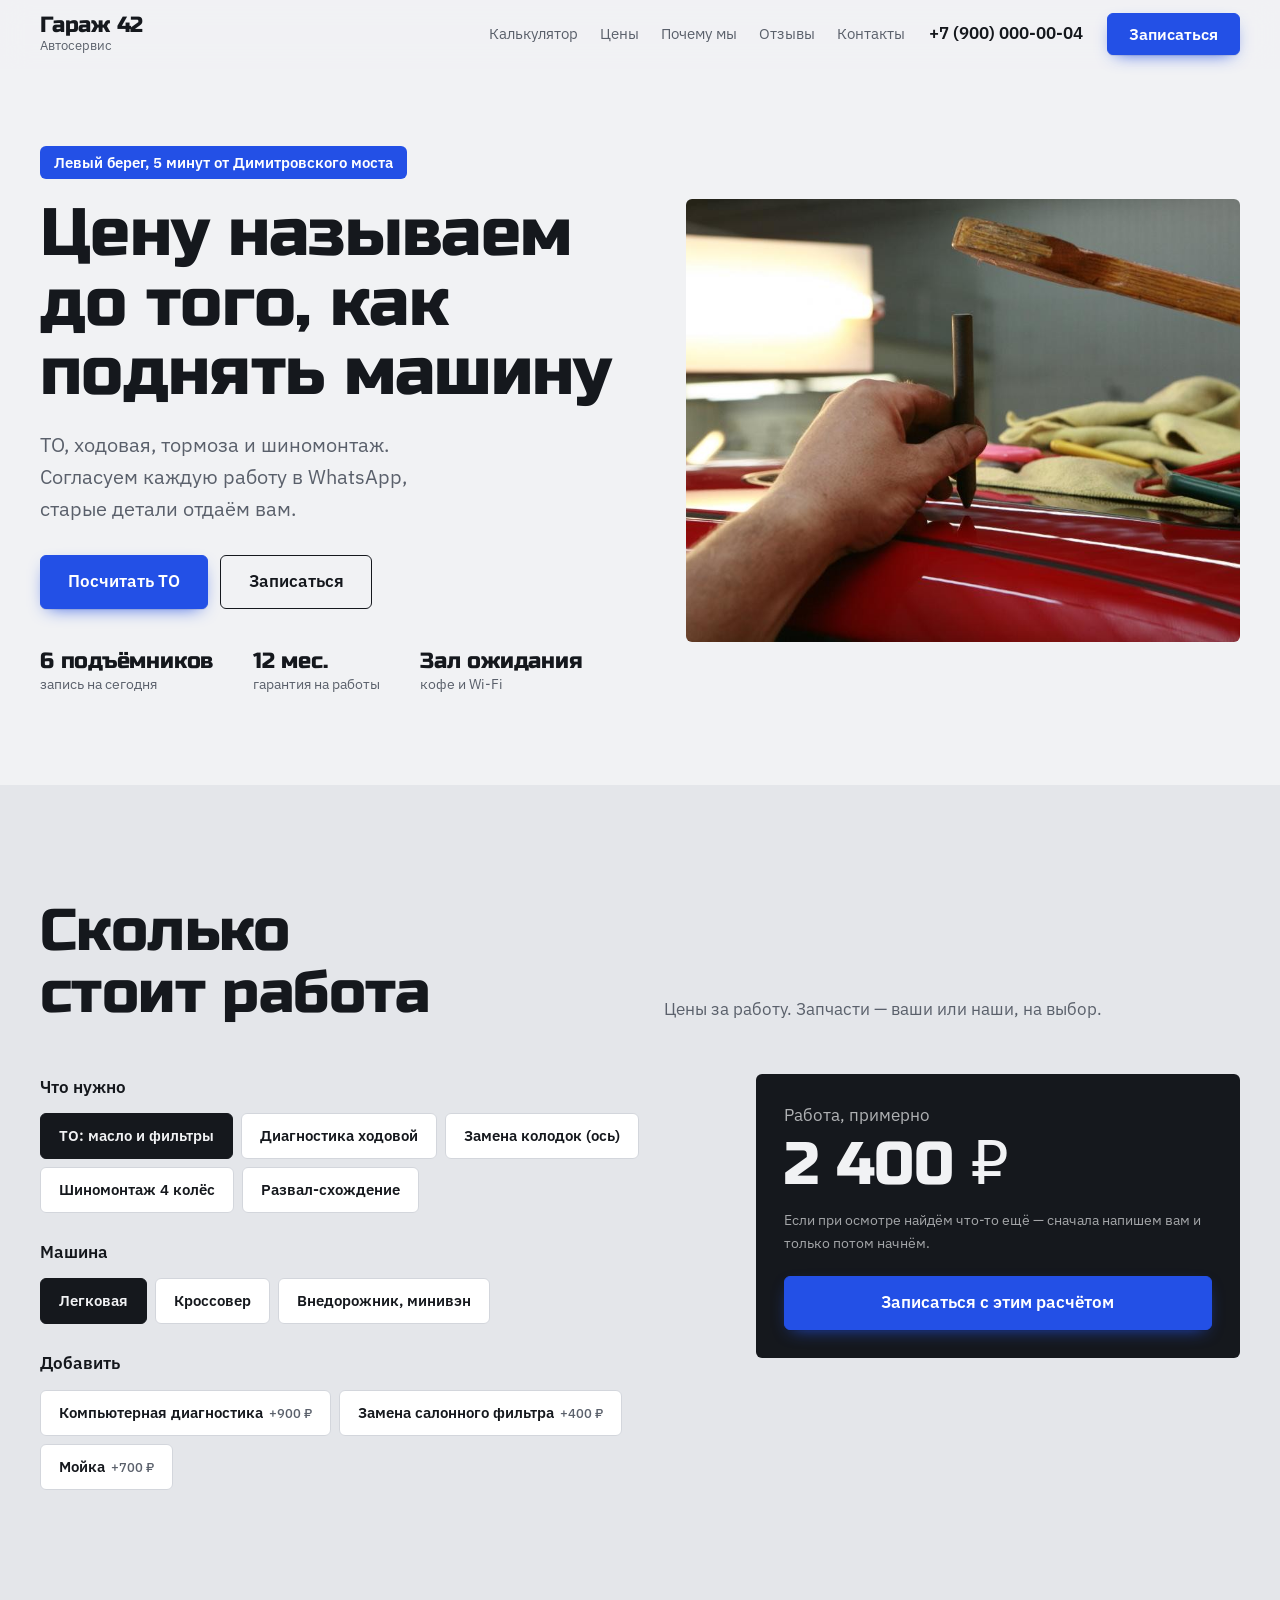
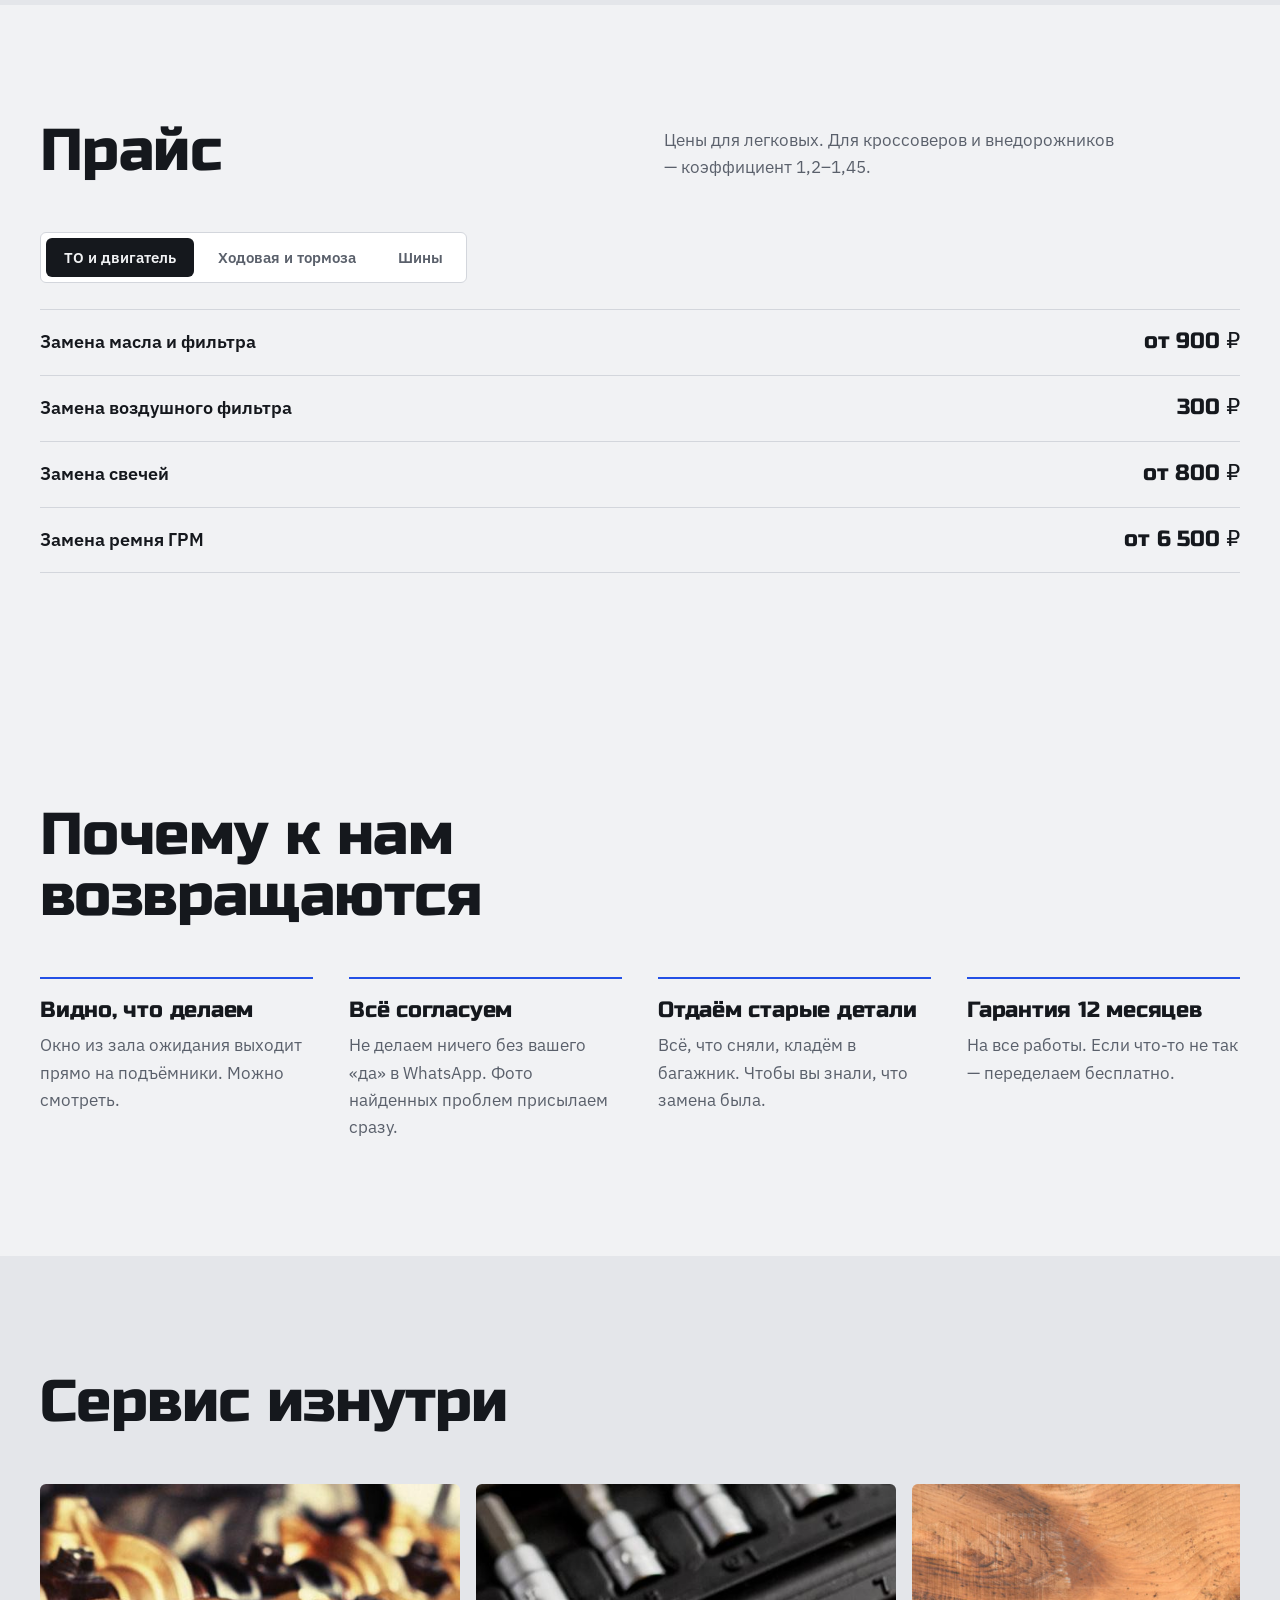
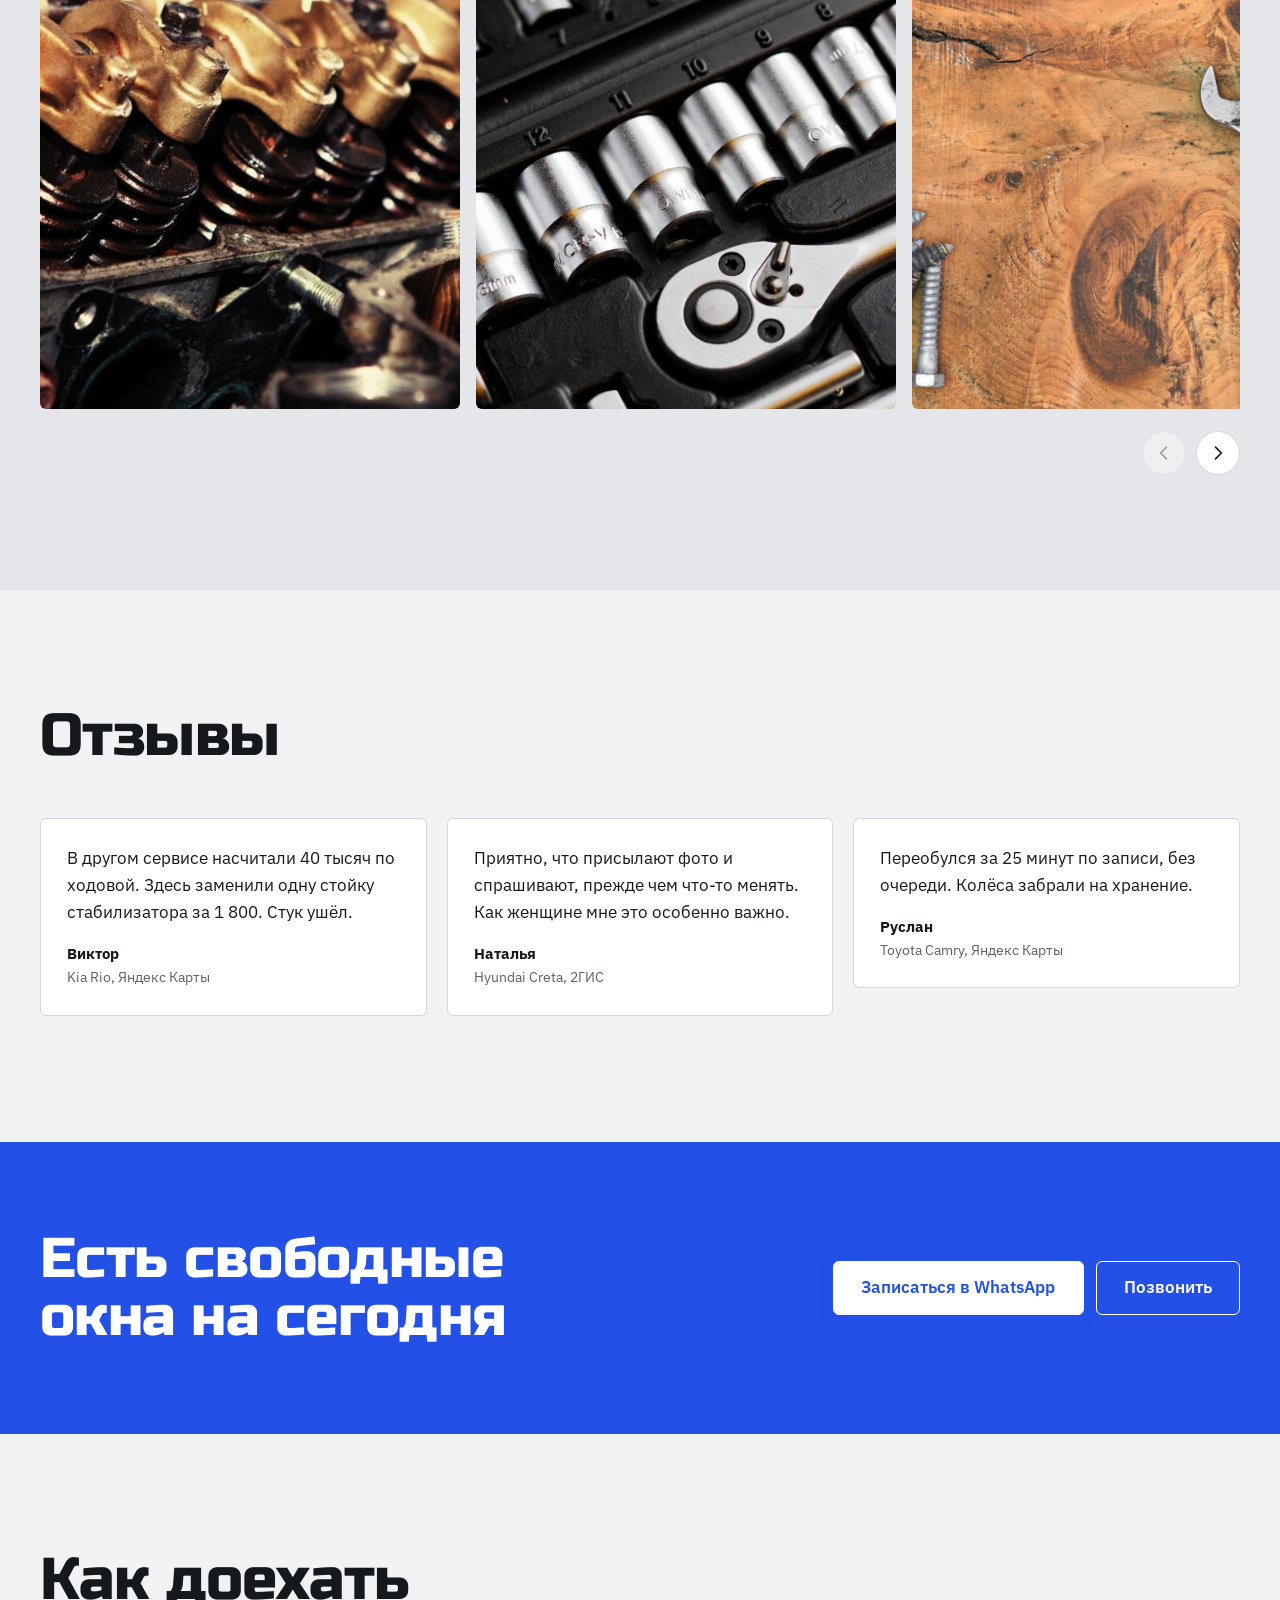
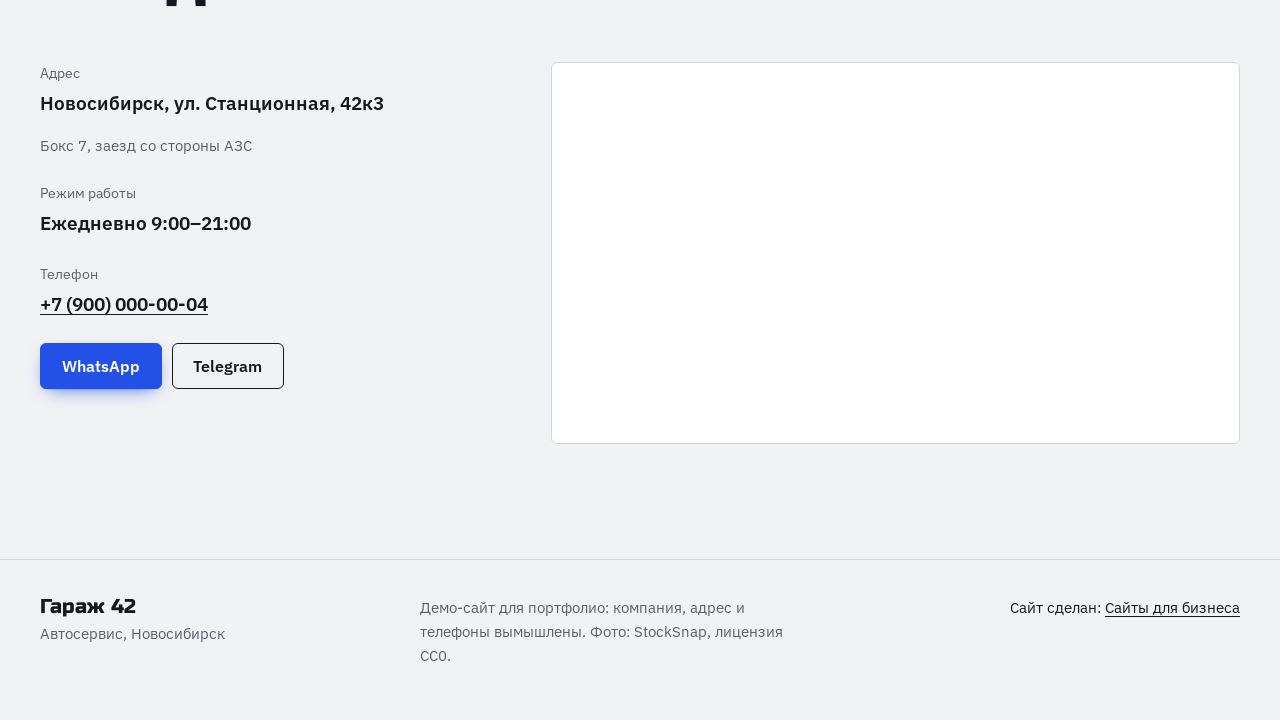
==== auto/index.html @ f9895d40 "Демо-сайты и витрина Co-Authored-By: Claude Opus 5.5 <noreply@anthropic.com>" ====
<!doctype html>
<html lang="ru">
<head>
<meta charset="utf-8">
<meta name="viewport" content="width=device-width, initial-scale=1">
<title>Автосервис «Гараж 42» в Новосибирске — ТО, ходовая, шиномонтаж</title>
<meta name="description" content="ТО, диагностика и ремонт ходовой, шиномонтаж. Цена известна до начала работ, старые запчасти отдаём. Левый берег, ул. Станционная.">
<meta property="og:title" content="Автосервис «Гараж 42» в Новосибирске — ТО, ходовая, шиномонтаж">
<meta property="og:description" content="ТО, диагностика и ремонт ходовой, шиномонтаж. Цена известна до начала работ, старые запчасти отдаём. Левый берег, ул. Станционная.">
<meta property="og:image" content="img/D3AFE4D6F8.jpg">
<meta name="theme-color" content="#F1F2F4">
<link rel="icon" href="data:image/svg+xml,%3Csvg%20xmlns%3D'http%3A%2F%2Fwww.w3.org%2F2000%2Fsvg'%20viewBox%3D'0%200%2064%2064'%3E%3Crect%20width%3D'64'%20height%3D'64'%20rx%3D'14'%20fill%3D'%232350E6'%2F%3E%3Ctext%20x%3D'50%25'%20y%3D'54%25'%20text-anchor%3D'middle'%20dominant-baseline%3D'middle'%20font-family%3D'Arial'%20font-weight%3D'700'%20font-size%3D'34'%20fill%3D'%23FFFFFF'%3E%D0%93%3C%2Ftext%3E%3C%2Fsvg%3E">
<link rel="preconnect" href="https://fonts.googleapis.com">
<link rel="preconnect" href="https://fonts.gstatic.com" crossorigin>
<link rel="stylesheet" href="https://fonts.googleapis.com/css2?family=Russo+One:wght@400&family=IBM+Plex+Sans:wght@400;500;600;700&display=swap">
<link rel="stylesheet" href="base.css">
<style>:root{--bg:#F1F2F4;--surface:#FFFFFF;--surface-2:#E4E6EA;--ink:#15181D;--muted:#5A606B;--accent:#2350E6;--accent-ink:#FFFFFF;--line:#D3D6DC;--band:#2350E6;--band-ink:#FFFFFF;--font-d:"Russo One", system-ui, sans-serif;--font-b:"IBM Plex Sans", system-ui, sans-serif;--d-weight:400;--d-case:none;--d-track:-0.01em;--d-lh:1.04;--radius:6px;--btn-radius:6px;--hero-scrim:linear-gradient(180deg, rgb(0 0 0 / .15), rgb(0 0 0 / .65))}.site--auto .hero__img img{aspect-ratio:5/4} .site--auto .feature{border-top-color:var(--accent)} .site--auto .cta-band .btn--accent{background:#fff;color:var(--accent);--b:#fff}</style>
</head>
<body class="site site--auto">
<a class="skip" href="#main">К содержанию</a>
<header class="topbar" data-topbar>
  <div class="wrap topbar__inner">
    <a class="logo" href="#top"><span class="logo__name">Гараж 42</span><span class="logo__kind">Автосервис</span></a>
    <nav class="topbar__nav" aria-label="Разделы"><a href="#calc">Калькулятор</a><a href="#prices">Цены</a><a href="#why">Почему мы</a><a href="#reviews">Отзывы</a><a href="#contacts">Контакты</a></nav>
    <a class="topbar__phone" href="tel:+79000000004">+7 (900) 000-00-04</a>
    <a class="btn btn--accent topbar__cta" href="https://wa.me/79000000004?text=%D0%97%D0%B4%D1%80%D0%B0%D0%B2%D1%81%D1%82%D0%B2%D1%83%D0%B9%D1%82%D0%B5!%20%D0%A5%D0%BE%D1%87%D1%83%20%D0%B7%D0%B0%D0%BF%D0%B8%D1%81%D0%B0%D1%82%D1%8C%D1%81%D1%8F%20%D0%B2%20%D1%81%D0%B5%D1%80%D0%B2%D0%B8%D1%81." target="_blank" rel="noopener">Записаться</a>
  </div>
</header>
<main id="main">
<section class="hero hero--split" id="top">
  <div class="wrap hero__grid"><div class="hero__text"><p class="hero__kicker" data-in>Левый берег, 5 минут от Димитровского моста</p><h1 class="hero__title" data-in>Цену называем до того, как поднять машину</h1><p class="hero__lead" data-in>ТО, ходовая, тормоза и шиномонтаж. Согласуем каждую работу в WhatsApp, старые детали отдаём вам.</p><div class="hero__cta" data-in><a class="btn btn--accent btn--lg" href="#calc">Посчитать ТО</a><a class="btn btn--ghost btn--lg" href="https://wa.me/79000000004?text=%D0%97%D0%B4%D1%80%D0%B0%D0%B2%D1%81%D1%82%D0%B2%D1%83%D0%B9%D1%82%D0%B5!%20%D0%A5%D0%BE%D1%87%D1%83%20%D0%B7%D0%B0%D0%BF%D0%B8%D1%81%D0%B0%D1%82%D1%8C%D1%81%D1%8F%20%D0%B2%20%D1%81%D0%B5%D1%80%D0%B2%D0%B8%D1%81." target="_blank" rel="noopener">Записаться</a></div><ul class="hero__facts" data-in><li><b>6 подъёмников</b><span>запись на сегодня</span></li><li><b>12 мес.</b><span>гарантия на работы</span></li><li><b>Зал ожидания</b><span>кофе и Wi-Fi</span></li></ul></div><div class="hero__media"><div class="hero__img" data-in><img src="img/D3AFE4D6F8.jpg" alt="Мастер работает с двигателем" width="960" height="640" fetchpriority="high" decoding="async"></div></div></div>
</section>
<section class="sec sec--calc sec--alt" id="calc">
  <div class="wrap"><header class="sec__head"><h2 class="sec__title">Сколько стоит работа</h2><p class="sec__intro">Цены за работу. Запчасти — ваши или наши, на выбор.</p></header><div class="calc" data-calc='{&quot;base&quot;:0,&quot;fields&quot;:[{&quot;id&quot;:&quot;svc&quot;,&quot;type&quot;:&quot;select&quot;,&quot;label&quot;:&quot;Что нужно&quot;,&quot;options&quot;:[{&quot;label&quot;:&quot;ТО: масло и фильтры&quot;,&quot;add&quot;:2400},{&quot;label&quot;:&quot;Диагностика ходовой&quot;,&quot;add&quot;:1200},{&quot;label&quot;:&quot;Замена колодок (ось)&quot;,&quot;add&quot;:1800},{&quot;label&quot;:&quot;Шиномонтаж 4 колёс&quot;,&quot;add&quot;:2600},{&quot;label&quot;:&quot;Развал-схождение&quot;,&quot;add&quot;:2200}]},{&quot;id&quot;:&quot;cls&quot;,&quot;type&quot;:&quot;select&quot;,&quot;label&quot;:&quot;Машина&quot;,&quot;options&quot;:[{&quot;label&quot;:&quot;Легковая&quot;,&quot;mult&quot;:1},{&quot;label&quot;:&quot;Кроссовер&quot;,&quot;mult&quot;:1.2},{&quot;label&quot;:&quot;Внедорожник, минивэн&quot;,&quot;mult&quot;:1.45}]},{&quot;id&quot;:&quot;plus&quot;,&quot;type&quot;:&quot;checks&quot;,&quot;label&quot;:&quot;Добавить&quot;,&quot;options&quot;:[{&quot;label&quot;:&quot;Компьютерная диагностика&quot;,&quot;extra&quot;:900},{&quot;label&quot;:&quot;Замена салонного фильтра&quot;,&quot;extra&quot;:400},{&quot;label&quot;:&quot;Мойка&quot;,&quot;extra&quot;:700}]}],&quot;wa&quot;:&quot;79000000004&quot;,&quot;intro&quot;:&quot;Здравствуйте! Хочу записаться:&quot;}'>
  <div class="calc__form"><fieldset class="calc__field" data-field="svc" data-kind="select"><legend>Что нужно</legend><div class="seg"><label class="seg__opt"><input type="radio" name="calc-svc" value="0" checked><span>ТО: масло и фильтры</span></label><label class="seg__opt"><input type="radio" name="calc-svc" value="1"><span>Диагностика ходовой</span></label><label class="seg__opt"><input type="radio" name="calc-svc" value="2"><span>Замена колодок (ось)</span></label><label class="seg__opt"><input type="radio" name="calc-svc" value="3"><span>Шиномонтаж 4 колёс</span></label><label class="seg__opt"><input type="radio" name="calc-svc" value="4"><span>Развал-схождение</span></label></div></fieldset><fieldset class="calc__field" data-field="cls" data-kind="select"><legend>Машина</legend><div class="seg"><label class="seg__opt"><input type="radio" name="calc-cls" value="0" checked><span>Легковая</span></label><label class="seg__opt"><input type="radio" name="calc-cls" value="1"><span>Кроссовер</span></label><label class="seg__opt"><input type="radio" name="calc-cls" value="2"><span>Внедорожник, минивэн</span></label></div></fieldset><fieldset class="calc__field" data-field="plus" data-kind="checks"><legend>Добавить</legend><div class="chips"><label class="chip"><input type="checkbox" value="0"><span>Компьютерная диагностика <small>+900 ₽</small></span></label><label class="chip"><input type="checkbox" value="1"><span>Замена салонного фильтра <small>+400 ₽</small></span></label><label class="chip"><input type="checkbox" value="2"><span>Мойка <small>+700 ₽</small></span></label></div></fieldset></div>
  <div class="calc__total"><p class="calc__total-label">Работа, примерно</p>
    <p class="calc__sum" aria-live="polite"><span data-sum>0</span>&nbsp;₽</p>
    <p class="calc__note">Если при осмотре найдём что-то ещё — сначала напишем вам и только потом начнём.</p>
    <a class="btn btn--accent btn--lg btn--block" data-calc-send href="#" target="_blank" rel="noopener">Записаться с этим расчётом</a></div>
</div></div>
</section>
<section class="sec sec--services" id="prices">
  <div class="wrap"><header class="sec__head"><h2 class="sec__title">Прайс</h2><p class="sec__intro">Цены для легковых. Для кроссоверов и внедорожников — коэффициент 1,2–1,45.</p></header><div class="tabs" data-tabs><div class="tabs__bar" role="tablist"><button role="tab" class="tabs__tab" aria-selected="true" aria-controls="prices-p0" id="prices-t0">ТО и двигатель</button><button role="tab" class="tabs__tab" aria-selected="false" aria-controls="prices-p1" id="prices-t1">Ходовая и тормоза</button><button role="tab" class="tabs__tab" aria-selected="false" aria-controls="prices-p2" id="prices-t2">Шины</button></div>
      <div role="tabpanel" class="tabs__panel" id="prices-p0" aria-labelledby="prices-t0"><ul class="price"><li class="price__row"><div><span class="price__name">Замена масла и фильтра</span></div><b class="price__val">от 900 ₽</b></li><li class="price__row"><div><span class="price__name">Замена воздушного фильтра</span></div><b class="price__val">300 ₽</b></li><li class="price__row"><div><span class="price__name">Замена свечей</span></div><b class="price__val">от 800 ₽</b></li><li class="price__row"><div><span class="price__name">Замена ремня ГРМ</span></div><b class="price__val">от 6 500 ₽</b></li></ul></div><div role="tabpanel" class="tabs__panel" id="prices-p1" aria-labelledby="prices-t1" hidden><ul class="price"><li class="price__row"><div><span class="price__name">Диагностика подвески</span></div><b class="price__val">1 200 ₽</b></li><li class="price__row"><div><span class="price__name">Замена колодок, ось</span></div><b class="price__val">1 800 ₽</b></li><li class="price__row"><div><span class="price__name">Замена амортизатора</span></div><b class="price__val">от 1 600 ₽</b></li><li class="price__row"><div><span class="price__name">Развал-схождение</span></div><b class="price__val">2 200 ₽</b></li></ul></div><div role="tabpanel" class="tabs__panel" id="prices-p2" aria-labelledby="prices-t2" hidden><ul class="price"><li class="price__row"><div><span class="price__name">Шиномонтаж R13–R16</span><span class="price__note">4 колеса</span></div><b class="price__val">2 600 ₽</b></li><li class="price__row"><div><span class="price__name">Шиномонтаж R17–R20</span><span class="price__note">4 колеса</span></div><b class="price__val">3 400 ₽</b></li><li class="price__row"><div><span class="price__name">Хранение шин</span><span class="price__note">сезон</span></div><b class="price__val">3 000 ₽</b></li></ul></div></div></div>
</section>
<section class="sec sec--features" id="why">
  <div class="wrap"><header class="sec__head"><h2 class="sec__title">Почему к нам возвращаются</h2></header><div class="features features--4"><div class="feature"><h3>Видно, что делаем</h3><p>Окно из зала ожидания выходит прямо на подъёмники. Можно смотреть.</p></div><div class="feature"><h3>Всё согласуем</h3><p>Не делаем ничего без вашего «да» в WhatsApp. Фото найденных проблем присылаем сразу.</p></div><div class="feature"><h3>Отдаём старые детали</h3><p>Всё, что сняли, кладём в багажник. Чтобы вы знали, что замена была.</p></div><div class="feature"><h3>Гарантия 12 месяцев</h3><p>На все работы. Если что-то не так — переделаем бесплатно.</p></div></div></div>
</section>
<section class="sec sec--gallery sec--alt" id="photos">
  <div class="wrap"><header class="sec__head"><h2 class="sec__title">Сервис изнутри</h2></header><div class="gallery" data-gallery>
  <div class="gallery__track" tabindex="0" aria-label="Сервис изнутри"><figure class="gallery__item"><img src="img/739D74EEB8.jpg" alt="Двигатель на ремонте" width="960" height="640" loading="lazy" decoding="async"></figure><figure class="gallery__item"><img src="img/M07SV6AMBD.jpg" alt="Набор головок" width="960" height="640" loading="lazy" decoding="async"></figure><figure class="gallery__item"><img src="img/O8DVPXYOIY.jpg" alt="Ключи" width="960" height="720" loading="lazy" decoding="async"></figure><figure class="gallery__item"><img src="img/RDQ85OYVLO.jpg" alt="Двигатель" width="960" height="640" loading="lazy" decoding="async"></figure><figure class="gallery__item"><img src="img/MUVDMYQQXF.jpg" alt="Протектор шины" width="960" height="640" loading="lazy" decoding="async"></figure><figure class="gallery__item"><img src="img/TFX66XBXTM.jpg" alt="Приборная панель" width="960" height="640" loading="lazy" decoding="async"></figure><figure class="gallery__item"><img src="img/4RHOB6RC3S.jpg" alt="Головки торцевые" width="960" height="640" loading="lazy" decoding="async"></figure></div>
  <div class="gallery__nav"><button class="icon-btn" data-dir="-1" aria-label="Назад"><svg viewBox="0 0 24 24" width="20" height="20" aria-hidden="true"><path d="M15 5l-7 7 7 7" fill="none" stroke="currentColor" stroke-width="2" stroke-linecap="round" stroke-linejoin="round"/></svg></button><button class="icon-btn" data-dir="1" aria-label="Вперёд"><svg viewBox="0 0 24 24" width="20" height="20" aria-hidden="true"><path d="M9 5l7 7-7 7" fill="none" stroke="currentColor" stroke-width="2" stroke-linecap="round" stroke-linejoin="round"/></svg></button></div>
</div></div>
</section>
<section class="sec sec--reviews" id="reviews">
  <div class="wrap"><header class="sec__head"><h2 class="sec__title">Отзывы</h2></header><div class="reviews"><blockquote class="review"><p>В другом сервисе насчитали 40 тысяч по ходовой. Здесь заменили одну стойку стабилизатора за 1 800. Стук ушёл.</p><footer><b>Виктор</b><span>Kia Rio, Яндекс Карты</span></footer></blockquote><blockquote class="review"><p>Приятно, что присылают фото и спрашивают, прежде чем что-то менять. Как женщине мне это особенно важно.</p><footer><b>Наталья</b><span>Hyundai Creta, 2ГИС</span></footer></blockquote><blockquote class="review"><p>Переобулся за 25 минут по записи, без очереди. Колёса забрали на хранение.</p><footer><b>Руслан</b><span>Toyota Camry, Яндекс Карты</span></footer></blockquote></div></div>
</section>
<section class="cta-band" id="book"><div class="wrap cta-band__inner"><div><h2 class="cta-band__title">Есть свободные окна на сегодня</h2></div><div class="cta-band__btns"><a class="btn btn--accent btn--lg" href="https://wa.me/79000000004?text=%D0%97%D0%B4%D1%80%D0%B0%D0%B2%D1%81%D1%82%D0%B2%D1%83%D0%B9%D1%82%D0%B5!%20%D0%A5%D0%BE%D1%87%D1%83%20%D0%B7%D0%B0%D0%BF%D0%B8%D1%81%D0%B0%D1%82%D1%8C%D1%81%D1%8F%20%D0%B2%20%D1%81%D0%B5%D1%80%D0%B2%D0%B8%D1%81." target="_blank" rel="noopener">Записаться в WhatsApp</a><a class="btn btn--ghost btn--lg" href="tel:+79000000004">Позвонить</a></div></div></section>
<section class="sec sec--contacts" id="contacts">
  <div class="wrap"><header class="sec__head"><h2 class="sec__title">Как доехать</h2></header><div class="contacts">
  <div class="contacts__info">
    <div><span class="contacts__k">Адрес</span><p>Новосибирск, ул. Станционная, 42к3</p><p class="muted">Бокс 7, заезд со стороны АЗС</p></div>
    <div><span class="contacts__k">Режим работы</span><p>Ежедневно 9:00–21:00</p></div>
    <div><span class="contacts__k">Телефон</span><p><a class="link" href="tel:+79000000004">+7 (900) 000-00-04</a></p></div>
    <div class="contacts__btns"><a class="btn btn--accent" href="https://wa.me/79000000004?text=%D0%97%D0%B4%D1%80%D0%B0%D0%B2%D1%81%D1%82%D0%B2%D1%83%D0%B9%D1%82%D0%B5!%20%D0%A5%D0%BE%D1%87%D1%83%20%D0%B7%D0%B0%D0%BF%D0%B8%D1%81%D0%B0%D1%82%D1%8C%D1%81%D1%8F%20%D0%B2%20%D1%81%D0%B5%D1%80%D0%B2%D0%B8%D1%81." target="_blank" rel="noopener">WhatsApp</a><a class="btn btn--ghost" href="https://t.me/garage42_demo" target="_blank" rel="noopener">Telegram</a></div>
  </div>
  <div class="contacts__map"><iframe title="Карта: Новосибирск, ул. Станционная, 42к3" src="https://yandex.ru/map-widget/v1/?text=%D0%9D%D0%BE%D0%B2%D0%BE%D1%81%D0%B8%D0%B1%D0%B8%D1%80%D1%81%D0%BA%2C%20%D1%83%D0%BB.%20%D0%A1%D1%82%D0%B0%D0%BD%D1%86%D0%B8%D0%BE%D0%BD%D0%BD%D0%B0%D1%8F%2C%2042%D0%BA3&amp;z=16" loading="lazy"></iframe></div>
</div></div>
</section>
</main>
<footer class="footer">
  <div class="wrap footer__inner">
    <div><p class="footer__name">Гараж 42</p><p class="muted">Автосервис, Новосибирск</p></div>
    <p class="footer__demo">Демо-сайт для портфолио: компания, адрес и телефоны вымышлены. Фото: StockSnap, лицензия CC0.</p>
    <p class="footer__made">Сайт сделан: <a class="link" href="https://t.me/imya_Vadim_zanyato" target="_blank" rel="noopener">Сайты для бизнеса</a></p>
  </div>
</footer>
<nav class="dock" aria-label="Быстрая связь">
  <a class="dock__btn" href="tel:+79000000004"><svg viewBox="0 0 24 24" width="20" height="20" aria-hidden="true"><path d="M5 4h4l2 5-2.5 1.5a11 11 0 005 5L15 13l5 2v4a2 2 0 01-2 2A16 16 0 013 6a2 2 0 012-2" fill="none" stroke="currentColor" stroke-width="2" stroke-linejoin="round"/></svg><span>Позвонить</span></a>
  <a class="dock__btn dock__btn--accent" href="https://wa.me/79000000004?text=%D0%97%D0%B4%D1%80%D0%B0%D0%B2%D1%81%D1%82%D0%B2%D1%83%D0%B9%D1%82%D0%B5!%20%D0%A5%D0%BE%D1%87%D1%83%20%D0%B7%D0%B0%D0%BF%D0%B8%D1%81%D0%B0%D1%82%D1%8C%D1%81%D1%8F%20%D0%B2%20%D1%81%D0%B5%D1%80%D0%B2%D0%B8%D1%81." target="_blank" rel="noopener"><svg viewBox="0 0 24 24" width="20" height="20" aria-hidden="true"><path d="M4 5h16v11H9l-5 4z" fill="none" stroke="currentColor" stroke-width="2" stroke-linejoin="round"/></svg><span>Записаться</span></a>
</nav>
<script src="app.js" defer></script>
</body>
</html>
---- auto/base.css ----
/* Базовый шаблон. Цвета, шрифты и скругления приходят из site.json через CSS-переменные. */
:root { interpolate-size: allow-keywords; --gutter: clamp(16px, 4vw, 40px); --ease: cubic-bezier(.2, .8, .2, 1); --top-h: 68px; }
*, *::before, *::after { box-sizing: border-box; }
html { scroll-behavior: smooth; scroll-padding-top: calc(var(--top-h) + 12px); -webkit-text-size-adjust: 100%; }
body { margin: 0; background: var(--bg); color: var(--ink); font: 400 17px/1.6 var(--font-b); -webkit-font-smoothing: antialiased; text-rendering: optimizeLegibility; }
img { display: block; max-width: 100%; height: auto; }
a { color: inherit; }
h1, h2, h3 { margin: 0; font-family: var(--font-d); font-weight: var(--d-weight); text-transform: var(--d-case); letter-spacing: var(--d-track); line-height: var(--d-lh); text-wrap: balance; }
p { margin: 0 0 .8em; } p:last-child { margin-bottom: 0; }
.wrap { width: min(1200px, 100% - 2 * var(--gutter)); margin-inline: auto; }
.muted { color: var(--muted); }
.link { text-decoration-thickness: 1px; text-underline-offset: 3px; }
.link:hover { color: var(--accent); }
:focus-visible { outline: 3px solid var(--accent); outline-offset: 3px; border-radius: 4px; }
.skip { position: absolute; left: -999px; top: 8px; z-index: 100; background: var(--ink); color: var(--bg); padding: 8px 14px; }
.skip:focus { left: 8px; }

/* ---------- кнопки: «тактильность» — нажатие, тень, реакция на палец ---------- */
.btn { --b: var(--ink); display: inline-flex; align-items: center; justify-content: center; gap: .5em; min-height: 46px; padding: 0 1.3em; border-radius: var(--btn-radius);
  font: 600 16px/1 var(--font-b); text-decoration: none; border: 1.5px solid var(--b); color: var(--ink); background: transparent; cursor: pointer; user-select: none;
  transition: transform .18s var(--ease), box-shadow .18s var(--ease), background-color .18s, color .18s; -webkit-tap-highlight-color: transparent; }
.btn--accent { --b: var(--accent); background: var(--accent); color: var(--accent-ink); box-shadow: 0 1px 0 rgb(0 0 0 / .08), 0 6px 18px -8px var(--accent); }
.btn--ghost { --b: currentColor; }
.btn--lg { min-height: 54px; padding: 0 1.6em; font-size: 17px; }
.btn--block { width: 100%; }
@media (hover: hover) { .btn:hover { transform: translateY(-2px); box-shadow: 0 10px 24px -12px var(--accent); } .btn--ghost:hover { background: color-mix(in srgb, currentColor 8%, transparent); box-shadow: none; } }
.btn:active { transform: translateY(0) scale(.97); transition-duration: .06s; }
.icon-btn { display: inline-grid; place-items: center; width: 44px; height: 44px; border-radius: 50%; border: 1.5px solid var(--line); background: var(--surface); color: var(--ink); cursor: pointer;
  transition: transform .15s var(--ease), border-color .15s, background-color .15s; -webkit-tap-highlight-color: transparent; }
@media (hover: hover) { .icon-btn:hover { border-color: var(--ink); } }
.icon-btn:active { transform: scale(.9); }
.icon-btn:disabled { opacity: .35; cursor: default; transform: none; }

/* ---------- шапка ---------- */
.topbar { position: sticky; top: 0; z-index: 50; background: color-mix(in srgb, var(--bg) 86%, transparent); backdrop-filter: saturate(1.4) blur(14px); -webkit-backdrop-filter: saturate(1.4) blur(14px); border-bottom: 1px solid transparent; transition: border-color .2s, background-color .2s; }
.topbar.is-scrolled { border-bottom-color: var(--line); }
.topbar__inner { display: flex; align-items: center; gap: 24px; height: var(--top-h); }
.logo { display: flex; flex-direction: column; text-decoration: none; line-height: 1.1; margin-right: auto; }
.logo__name { font: var(--d-weight) 22px/1 var(--font-d); text-transform: var(--d-case); letter-spacing: var(--d-track); }
.logo__kind { font-size: 13px; color: var(--muted); margin-top: 3px; }
.topbar__nav { display: flex; gap: 22px; }
.topbar__nav a { text-decoration: none; font-size: 15px; color: var(--muted); transition: color .15s; }
.topbar__nav a:hover { color: var(--ink); }
.topbar__phone { text-decoration: none; font-weight: 600; white-space: nowrap; }
.topbar__cta { min-height: 42px; }
@media (max-width: 1020px) { .topbar__nav { display: none; } }
@media (max-width: 760px) { .topbar__phone, .topbar__cta { display: none; } :root { --top-h: 58px; } }

/* ---------- первый экран ---------- */
.hero { position: relative; }
.hero__kicker { display: inline-block; font-size: 15px; font-weight: 600; line-height: 1.3; color: var(--accent-ink); background: var(--accent); padding: 7px 14px; border-radius: var(--btn-radius); margin-bottom: 20px; }
.hero__title { font-size: clamp(40px, 7vw, 92px); }
.hero__lead { font-size: clamp(17px, 1.6vw, 20px); max-width: 36ch; margin: 22px 0 30px; color: var(--muted); }
.hero__cta { display: flex; flex-wrap: wrap; gap: 12px; }
.hero__facts { list-style: none; padding: 0; margin: 40px 0 0; display: flex; flex-wrap: wrap; gap: 14px 40px; }
.hero__facts li { display: flex; flex-direction: column; }
.hero__facts b { font: var(--d-weight) 22px/1.1 var(--font-d); letter-spacing: var(--d-track); }
.hero__facts span { font-size: 14px; color: var(--muted); }

.hero--photo { min-height: min(92svh, 860px); display: flex; align-items: flex-end; color: #fff; isolation: isolate; }
.hero--photo .hero__bg { position: absolute; inset: 0; z-index: -1; overflow: hidden; }
.hero--photo .hero__bg img { width: 100%; height: 100%; object-fit: cover; animation: hero-zoom 1.6s var(--ease) both; }
.hero--photo .hero__bg::after { content: ""; position: absolute; inset: 0; background: var(--hero-scrim); }
.hero--photo .hero__inner { padding-block: 120px clamp(40px, 7vw, 80px); }
.hero--photo .hero__lead, .hero--photo .hero__facts span { color: rgb(255 255 255 / .82); }
.hero--photo .btn--ghost { color: #fff; }
.site .topbar:has(+ main .hero--photo) { position: fixed; inset-inline: 0; }
.site .topbar:has(+ main .hero--photo):not(.is-scrolled) { background: transparent; backdrop-filter: none; -webkit-backdrop-filter: none; color: #fff; }
.site .topbar:has(+ main .hero--photo):not(.is-scrolled) .logo__kind, .site .topbar:has(+ main .hero--photo):not(.is-scrolled) .topbar__nav a { color: rgb(255 255 255 / .8); }

.hero--split .hero__grid, .hero--type .hero__grid { display: grid; grid-template-columns: 1.05fr 1fr; gap: clamp(28px, 5vw, 72px); align-items: center; padding-block: clamp(32px, 6vw, 80px) clamp(48px, 7vw, 96px); }
.hero__img img { width: 100%; aspect-ratio: 4 / 5; object-fit: cover; border-radius: var(--radius); }
.hero--type .hero__grid { grid-template-columns: 1.3fr 1fr; }
.hero--split .hero__title { font-size: clamp(38px, 5.2vw, 70px); }
.hero--type .hero__title { font-size: clamp(44px, 7.4vw, 104px); }
.hero__card { background: var(--surface); border-radius: var(--radius); overflow: hidden; box-shadow: 0 30px 60px -36px rgb(0 0 0 / .35); transform: rotate(1.2deg); }
.hero__card-img img { width: 100%; aspect-ratio: 16 / 10; object-fit: cover; }
.hero__card-body { padding: 22px 24px 24px; }
.hero__card-title { font: var(--d-weight) 22px/1.1 var(--font-d); margin-bottom: 12px; }
.hero__card ul { list-style: none; padding: 0; margin: 0; }
.hero__card li { display: flex; justify-content: space-between; gap: 12px; padding: 9px 0; border-top: 1px dashed var(--line); }
.hero__card li b { white-space: nowrap; }
@media (max-width: 860px) {
  .hero--split .hero__grid, .hero--type .hero__grid { grid-template-columns: 1fr; }
  .hero__img img { aspect-ratio: 4 / 3; }
  .hero__card { transform: none; }
}

/* одна «оркестрованная» анимация — появление первого экрана */
[data-in] { animation: rise .9s var(--ease) both; }
.hero [data-in]:nth-child(1) { animation-delay: .05s; } .hero [data-in]:nth-child(2) { animation-delay: .15s; } .hero [data-in]:nth-child(3) { animation-delay: .25s; }
.hero [data-in]:nth-child(4) { animation-delay: .35s; } .hero [data-in]:nth-child(5) { animation-delay: .45s; } .hero__media [data-in] { animation-delay: .3s; }
@keyframes rise { from { opacity: 0; transform: translateY(18px); } }
@keyframes hero-zoom { from { transform: scale(1.08); } }

/* ---------- секции ---------- */
.sec { padding-block: clamp(56px, 9vw, 120px); }
.sec--alt { background: var(--surface-2); }
.sec--dark { background: var(--band); color: var(--band-ink); --ink: var(--band-ink); --muted: color-mix(in srgb, var(--band-ink) 70%, transparent); --line: color-mix(in srgb, var(--band-ink) 18%, transparent); --surface: color-mix(in srgb, var(--band-ink) 7%, var(--band)); }
.sec__head { display: grid; grid-template-columns: 1fr 1fr; gap: 16px 48px; align-items: end; margin-bottom: clamp(28px, 4vw, 52px); }
.sec__title { font-size: clamp(32px, 4.6vw, 60px); }
.sec__intro { color: var(--muted); max-width: 46ch; margin: 0; }
@media (max-width: 760px) { .sec__head { grid-template-columns: 1fr; } }
.footnote { margin-top: 20px; font-size: 14px; color: var(--muted); }

/* прайс */
.price { list-style: none; margin: 0; padding: 0; }
.price__row { display: flex; align-items: baseline; justify-content: space-between; gap: 20px; padding: 18px 0; border-bottom: 1px solid var(--line); }
.price__row:first-child { border-top: 1px solid var(--line); }
.price__name { font-size: 18px; font-weight: 600; display: block; }
.price__note { font-size: 14px; color: var(--muted); }
.price__val { font: var(--d-weight) 22px/1.1 var(--font-d); letter-spacing: var(--d-track); white-space: nowrap; }

/* вкладки */
.tabs__bar { display: inline-flex; flex-wrap: wrap; gap: 6px; padding: 5px; margin-bottom: 26px; background: var(--surface); border: 1px solid var(--line); border-radius: var(--btn-radius); }
.tabs__tab { border: 0; background: transparent; color: var(--muted); font: 600 15px/1 var(--font-b); padding: 12px 18px; border-radius: var(--btn-radius); cursor: pointer; transition: background-color .2s, color .2s, transform .12s; }
.tabs__tab[aria-selected="true"] { background: var(--ink); color: var(--bg); }
.tabs__tab:active { transform: scale(.96); }
.tabs__panel:not([hidden]) { animation: rise .45s var(--ease) both; }

/* преимущества */
.features { display: grid; grid-template-columns: repeat(auto-fit, minmax(230px, 1fr)); gap: 28px 36px; }
.feature { padding-top: 20px; border-top: 2px solid var(--ink); }
.feature h3 { font-size: 22px; margin-bottom: 10px; }
.feature p { color: var(--muted); }

/* о нас */
.about { display: grid; grid-template-columns: 1fr 1.1fr; gap: clamp(28px, 5vw, 72px); align-items: center; }
.about__img img { width: 100%; aspect-ratio: 4 / 5; object-fit: cover; border-radius: var(--radius); }
.about__text .sec__title { margin-bottom: 24px; }
.about__text p { max-width: 52ch; }
.about__facts { list-style: none; padding: 0; margin: 32px 0 0; display: grid; grid-template-columns: repeat(3, 1fr); gap: 16px; }
.about__facts b { display: block; font: var(--d-weight) clamp(28px, 3.4vw, 40px)/1 var(--font-d); letter-spacing: var(--d-track); color: var(--accent); }
.about__facts span { font-size: 14px; color: var(--muted); }
@media (max-width: 860px) { .about { grid-template-columns: 1fr; } .about__img img { aspect-ratio: 4 / 3; } }

/* галерея: свайп пальцем, перетаскивание мышью, кнопки */
.gallery__track { display: grid; grid-auto-flow: column; grid-auto-columns: clamp(240px, 34vw, 420px); gap: 16px; overflow-x: auto; scroll-snap-type: x mandatory; scrollbar-width: none; padding-bottom: 4px; cursor: grab; overscroll-behavior-x: contain; }
.gallery__track::-webkit-scrollbar { display: none; }
.gallery__track.is-drag { cursor: grabbing; scroll-snap-type: none; }
.gallery__track.is-drag img { pointer-events: none; }
.gallery__item { margin: 0; scroll-snap-align: start; }
.gallery__item img { width: 100%; aspect-ratio: 4 / 5; object-fit: cover; border-radius: var(--radius); user-select: none; -webkit-user-drag: none; }
.gallery__item figcaption { font-size: 14px; color: var(--muted); margin-top: 10px; }
.gallery__nav { display: flex; gap: 10px; justify-content: flex-end; margin-top: 18px; }

/* до/после */
.ba { position: relative; overflow: hidden; border-radius: var(--radius); aspect-ratio: 3 / 2; user-select: none; touch-action: pan-y; background: var(--surface); }
.ba img { position: absolute; inset: 0; width: 100%; height: 100%; object-fit: cover; }
.ba__before { position: absolute; inset: 0; clip-path: inset(0 calc(100% - var(--pos)) 0 0); }
.ba__handle { position: absolute; top: 0; bottom: 0; left: var(--pos); width: 2px; background: #fff; transform: translateX(-1px); pointer-events: none; }
.ba__handle svg { position: absolute; top: 50%; left: 50%; width: 48px; height: 48px; padding: 12px; margin: -24px 0 0 -24px; border-radius: 50%; background: #fff; color: #111; box-shadow: 0 6px 20px rgb(0 0 0 / .3); transition: transform .15s var(--ease); }
.ba:active .ba__handle svg { transform: scale(.9); }
.ba__range { position: absolute; inset: 0; width: 100%; height: 100%; margin: 0; opacity: 0; cursor: ew-resize; }
.ba__range:focus-visible ~ .ba__handle svg, .ba:has(.ba__range:focus-visible) .ba__handle svg { outline: 3px solid var(--accent); outline-offset: 2px; }
.ba__tag { position: absolute; top: 14px; padding: 6px 12px; border-radius: 999px; background: rgb(0 0 0 / .55); color: #fff; font-size: 13px; font-weight: 600; pointer-events: none; backdrop-filter: blur(6px); }
.ba__tag--l { left: 14px; } .ba__tag--r { right: 14px; }
.ba-wrap { display: grid; grid-template-columns: 1.6fr 1fr; gap: clamp(24px, 4vw, 56px); align-items: center; }
.ba-wrap__text { color: var(--muted); font-size: 18px; }
@media (max-width: 860px) { .ba-wrap { grid-template-columns: 1fr; } }
.hero__media .ba { aspect-ratio: 4 / 5; }
@media (max-width: 860px) { .hero__media .ba { aspect-ratio: 4 / 3; } }

/* калькулятор */
.calc { display: grid; grid-template-columns: 1.4fr 1fr; gap: clamp(20px, 3vw, 40px); align-items: start; }
.calc__form { display: grid; gap: 26px; }
.calc__field { border: 0; padding: 0; margin: 0; min-width: 0; }
.calc__field legend, .calc__label { display: block; font-weight: 600; margin-bottom: 12px; padding: 0; }
.seg { display: flex; flex-wrap: wrap; gap: 8px; }
.seg__opt, .chip { position: relative; }
.seg__opt input, .chip input { position: absolute; opacity: 0; inset: 0; margin: 0; cursor: pointer; }
.seg__opt span, .chip span { display: inline-flex; align-items: center; gap: 6px; min-height: 46px; padding: 0 18px; border-radius: var(--btn-radius); border: 1.5px solid var(--line); background: var(--surface); font-weight: 600; font-size: 15px; transition: background-color .15s, border-color .15s, color .15s, transform .12s; }
.chip small { font-weight: 500; color: var(--muted); }
.seg__opt input:checked + span, .chip input:checked + span { background: var(--ink); border-color: var(--ink); color: var(--bg); }
.chip input:checked + span small { color: inherit; opacity: .7; }
.seg__opt input:focus-visible + span, .chip input:focus-visible + span { outline: 3px solid var(--accent); outline-offset: 2px; }
.seg__opt:active span, .chip:active span { transform: scale(.96); }
@media (hover: hover) { .seg__opt:hover span, .chip:hover span { border-color: var(--ink); } }
.chips { display: flex; flex-wrap: wrap; gap: 8px; }
.stepper { display: inline-flex; align-items: center; gap: 14px; }
.stepper output { min-width: 2ch; text-align: center; font: var(--d-weight) 28px/1 var(--font-d); }
.calc__total { position: sticky; top: calc(var(--top-h) + 16px); background: var(--ink); color: var(--bg); border-radius: var(--radius); padding: 28px; }
.calc__total-label { color: color-mix(in srgb, var(--bg) 70%, transparent); margin-bottom: 6px; }
.calc__sum { font: var(--d-weight) clamp(40px, 5vw, 60px)/1 var(--font-d); letter-spacing: var(--d-track); margin-bottom: 14px; font-variant-numeric: tabular-nums; }
.calc__sum.is-bump { animation: bump .35s var(--ease); }
@keyframes bump { 40% { transform: scale(1.04); } }
.calc__note { font-size: 14px; color: color-mix(in srgb, var(--bg) 65%, transparent); margin-bottom: 22px; }
@media (max-width: 860px) { .calc { grid-template-columns: 1fr; } .calc__total { position: static; } }

/* шаги */
.steps { list-style: none; counter-reset: s; margin: 0; padding: 0; display: grid; grid-template-columns: repeat(auto-fit, minmax(220px, 1fr)); gap: 32px; }
.step { counter-increment: s; }
.step::before { content: counter(s); display: grid; place-items: center; width: 48px; height: 48px; border-radius: 50%; background: var(--accent); color: var(--accent-ink); font: var(--d-weight) 20px/1 var(--font-d); margin-bottom: 18px; }
.step h3 { font-size: 21px; margin-bottom: 8px; }
.step p { color: var(--muted); }

/* отзывы */
.reviews { columns: 3 300px; column-gap: 20px; }
.review { break-inside: avoid; margin: 0 0 20px; padding: 26px; background: var(--surface); border-radius: var(--radius); border: 1px solid var(--line); }
.review p { font-size: 17px; }
.review footer { margin-top: 16px; display: flex; flex-direction: column; font-size: 15px; }
.review footer span { color: var(--muted); font-size: 14px; }

/* вопросы */
.faq { max-width: 860px; }
.faq__item { border-bottom: 1px solid var(--line); }
.faq__item:first-child { border-top: 1px solid var(--line); }
.faq__item summary { list-style: none; display: flex; justify-content: space-between; align-items: center; gap: 20px; padding: 22px 0; font-weight: 600; font-size: 18px; cursor: pointer; }
.faq__item summary::-webkit-details-marker { display: none; }
.faq__icon { flex: none; display: grid; place-items: center; width: 36px; height: 36px; border-radius: 50%; border: 1.5px solid var(--line); transition: transform .3s var(--ease), background-color .2s; }
.faq__item[open] .faq__icon { transform: rotate(45deg); background: var(--ink); color: var(--bg); border-color: var(--ink); }
.faq__item::details-content { block-size: 0; overflow: hidden; transition: block-size .35s var(--ease), content-visibility .35s allow-discrete; }
.faq__item[open]::details-content { block-size: auto; }
.faq__a { padding: 0 56px 22px 0; color: var(--muted); }

/* призыв */
.cta-band { background: var(--band); color: var(--band-ink); padding-block: clamp(48px, 7vw, 88px); }
.cta-band__inner { display: flex; flex-wrap: wrap; align-items: center; justify-content: space-between; gap: 28px; }
.cta-band__title { font-size: clamp(30px, 4.4vw, 56px); max-width: 18ch; }
.cta-band p { color: color-mix(in srgb, var(--band-ink) 72%, transparent); margin-top: 12px; max-width: 46ch; }
.cta-band__btns { display: flex; flex-wrap: wrap; gap: 12px; }
.cta-band .btn--ghost { color: var(--band-ink); }

/* контакты */
.contacts { display: grid; grid-template-columns: 1fr 1.5fr; gap: clamp(24px, 4vw, 56px); }
.contacts__info { display: grid; gap: 24px; align-content: start; }
.contacts__k { display: block; font-size: 14px; color: var(--muted); margin-bottom: 4px; }
.contacts__info p { font-size: 19px; font-weight: 600; }
.contacts__info p.muted { font-size: 15px; font-weight: 400; }
.contacts__btns { display: flex; flex-wrap: wrap; gap: 10px; }
.contacts__map { min-height: 380px; border-radius: var(--radius); overflow: hidden; background: var(--surface); border: 1px solid var(--line); }
.contacts__map iframe { width: 100%; height: 100%; min-height: 380px; border: 0; display: block; }
.contacts__map--none { display: grid; align-content: center; padding: 32px; font-size: 18px; color: var(--muted); }
@media (max-width: 860px) { .contacts { grid-template-columns: 1fr; } }

/* подвал */
.footer { border-top: 1px solid var(--line); padding-block: 36px 40px; font-size: 15px; }
.footer__inner { display: flex; flex-wrap: wrap; justify-content: space-between; gap: 16px 40px; }
.footer__name { font: var(--d-weight) 20px/1.1 var(--font-d); text-transform: var(--d-case); margin-bottom: 4px; }
.footer__demo { color: var(--muted); max-width: 44ch; }

/* нижняя панель на телефоне */
.dock { display: none; }
@media (max-width: 760px) {
  .dock { display: grid; grid-template-columns: 1fr 1.4fr; gap: 8px; position: fixed; z-index: 60; left: 10px; right: 10px; bottom: max(10px, env(safe-area-inset-bottom)); padding: 6px; border-radius: 18px;
    background: color-mix(in srgb, var(--bg) 88%, transparent); backdrop-filter: blur(14px); -webkit-backdrop-filter: blur(14px); box-shadow: 0 10px 30px -10px rgb(0 0 0 / .35); border: 1px solid var(--line);
    transform: translateY(140%); transition: transform .35s var(--ease); }
  .dock.is-on { transform: none; }
  .dock__btn { display: flex; align-items: center; justify-content: center; gap: 8px; min-height: 50px; border-radius: 13px; text-decoration: none; font-weight: 700; font-size: 16px; color: var(--ink); background: var(--surface); transition: transform .12s; -webkit-tap-highlight-color: transparent; }
  .dock__btn--accent { background: var(--accent); color: var(--accent-ink); }
  .dock__btn:active { transform: scale(.96); }
  .footer { padding-bottom: 110px; }
}

@media (prefers-reduced-motion: reduce) {
  *, *::before, *::after { animation-duration: .01ms !important; animation-delay: 0s !important; transition-duration: .01ms !important; scroll-behavior: auto !important; }
}
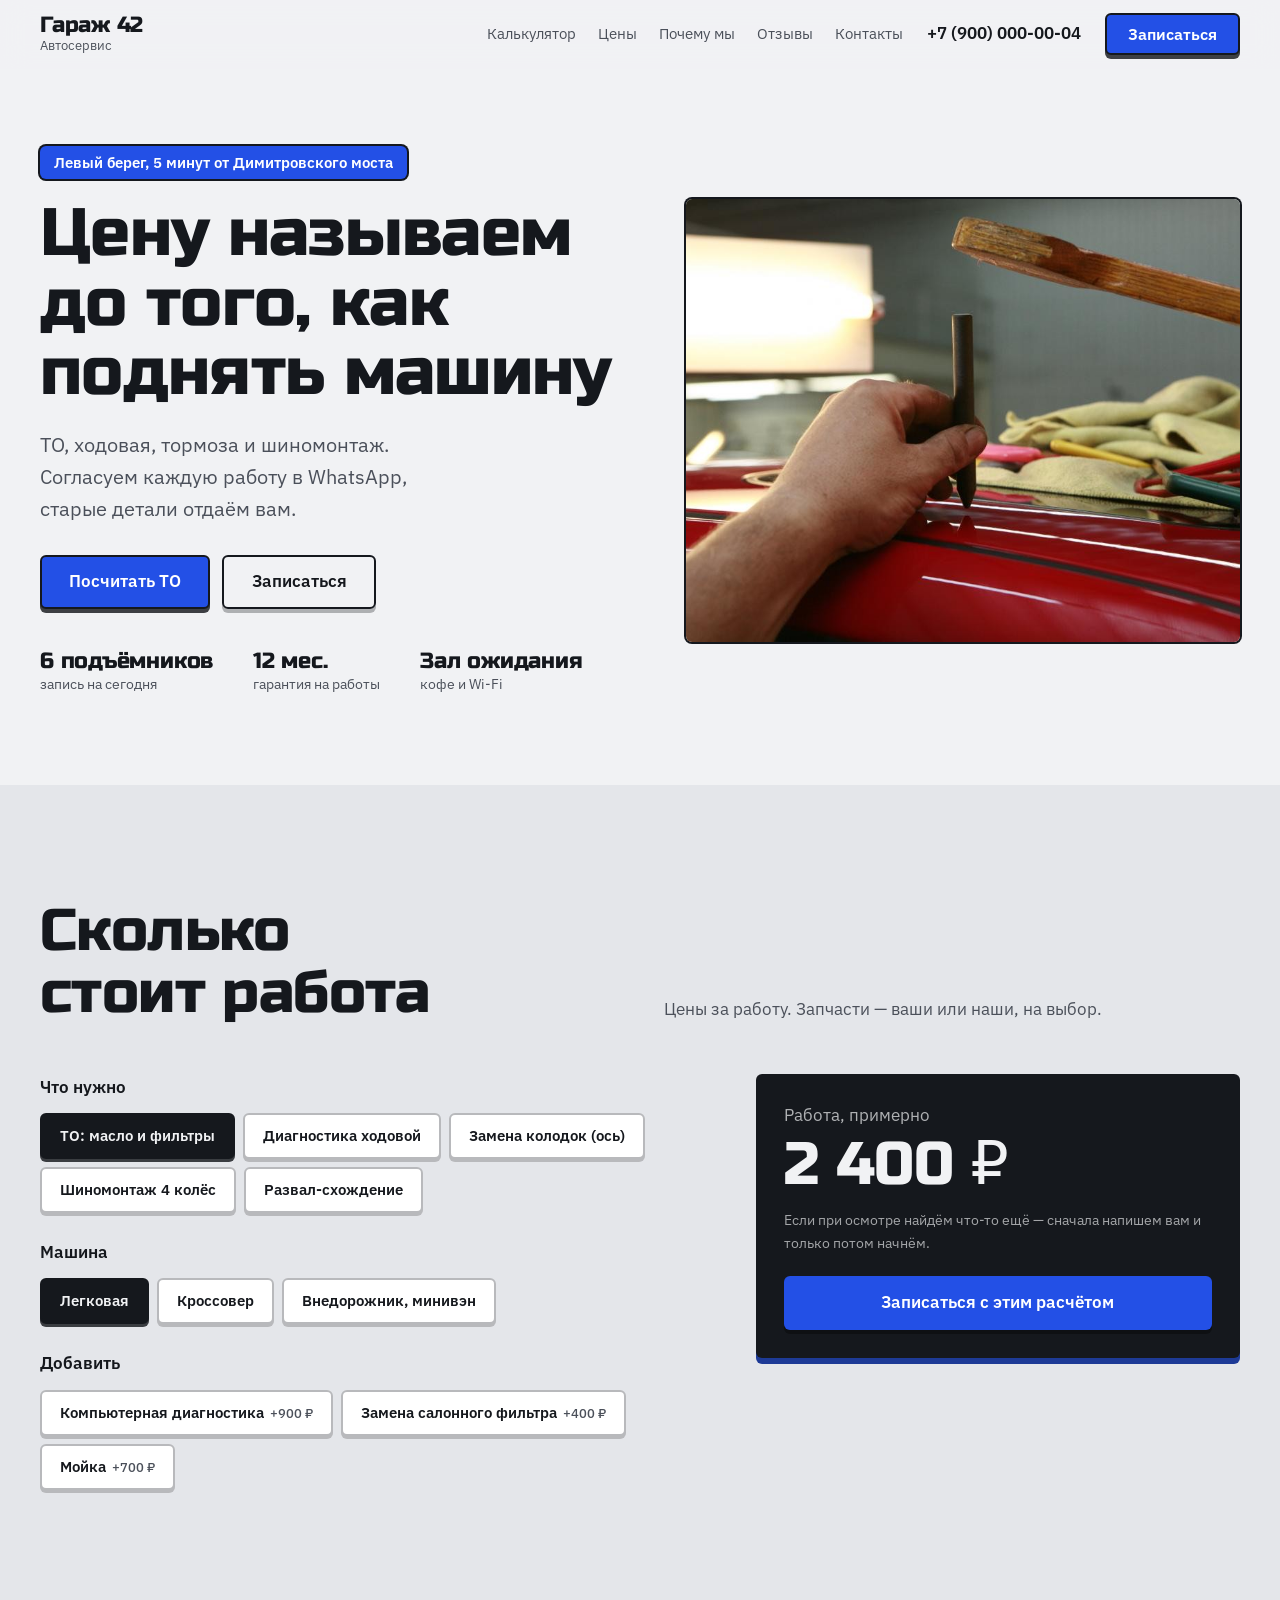
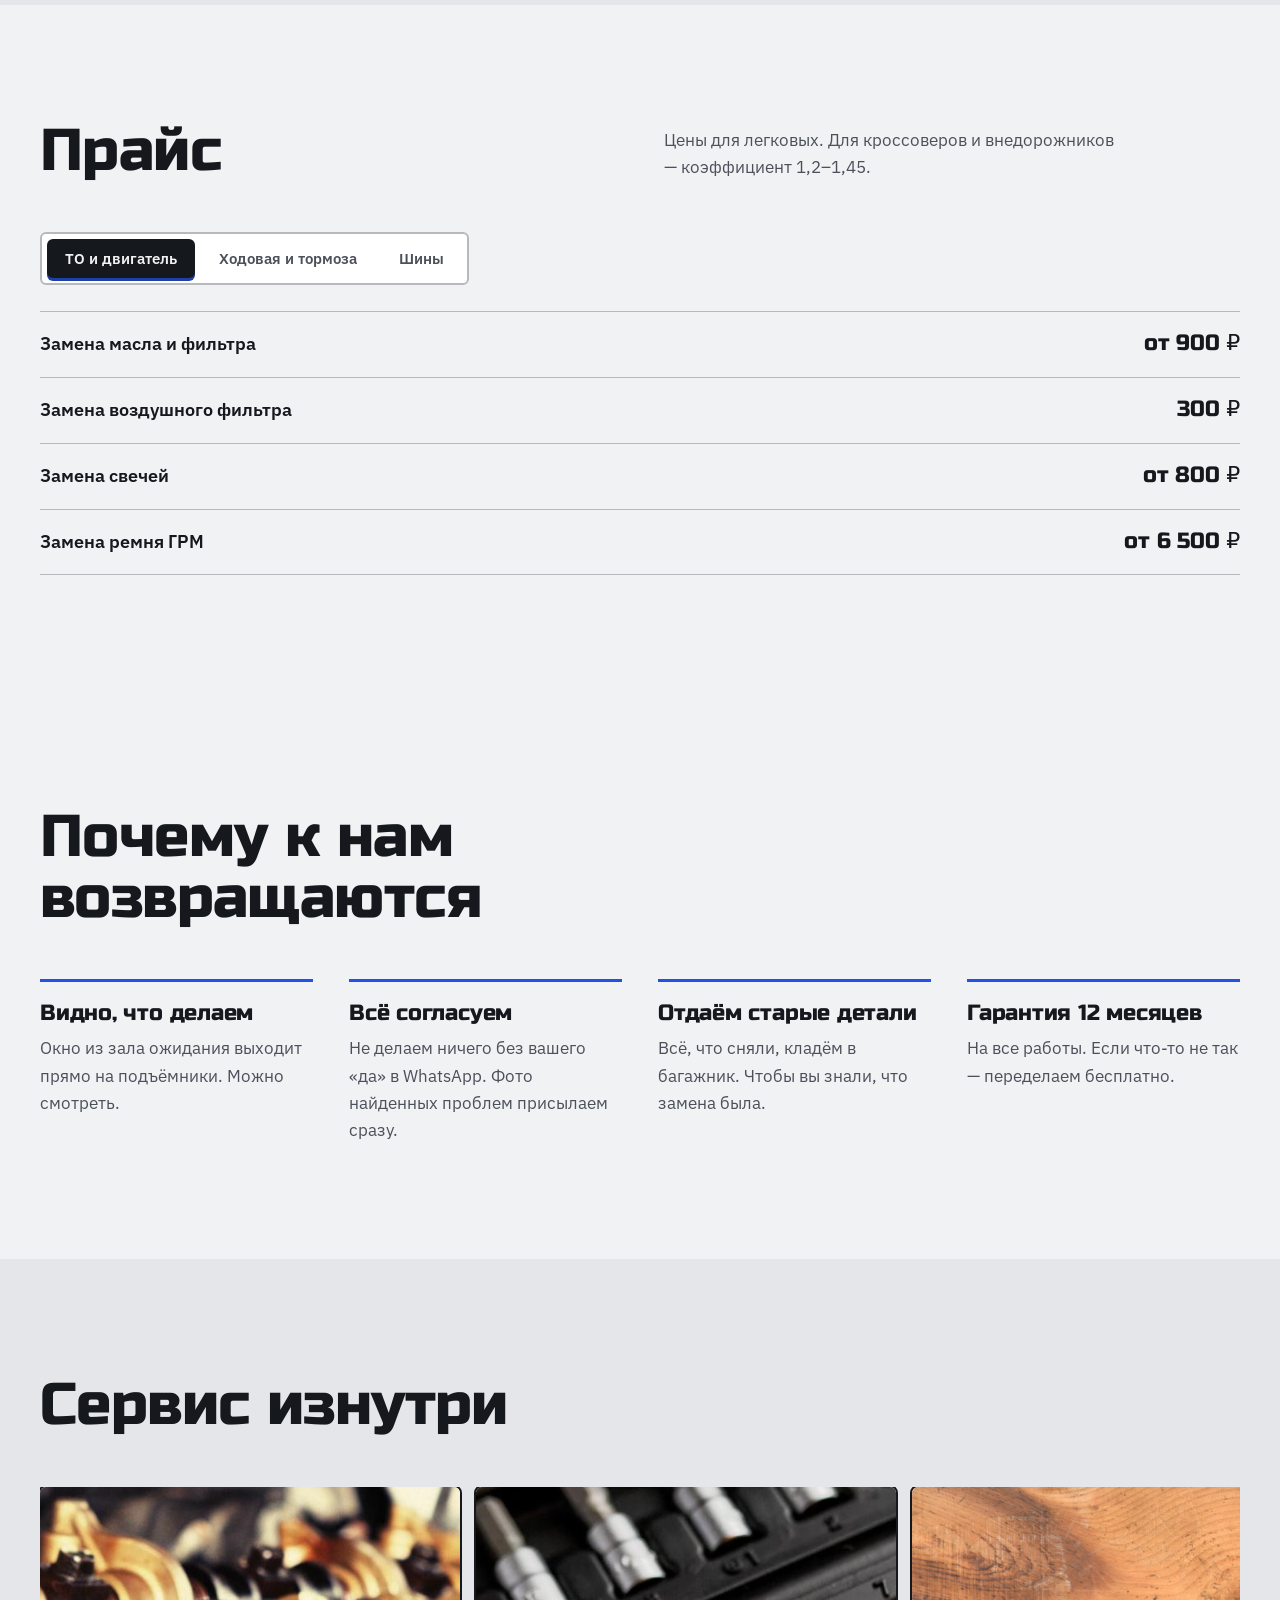
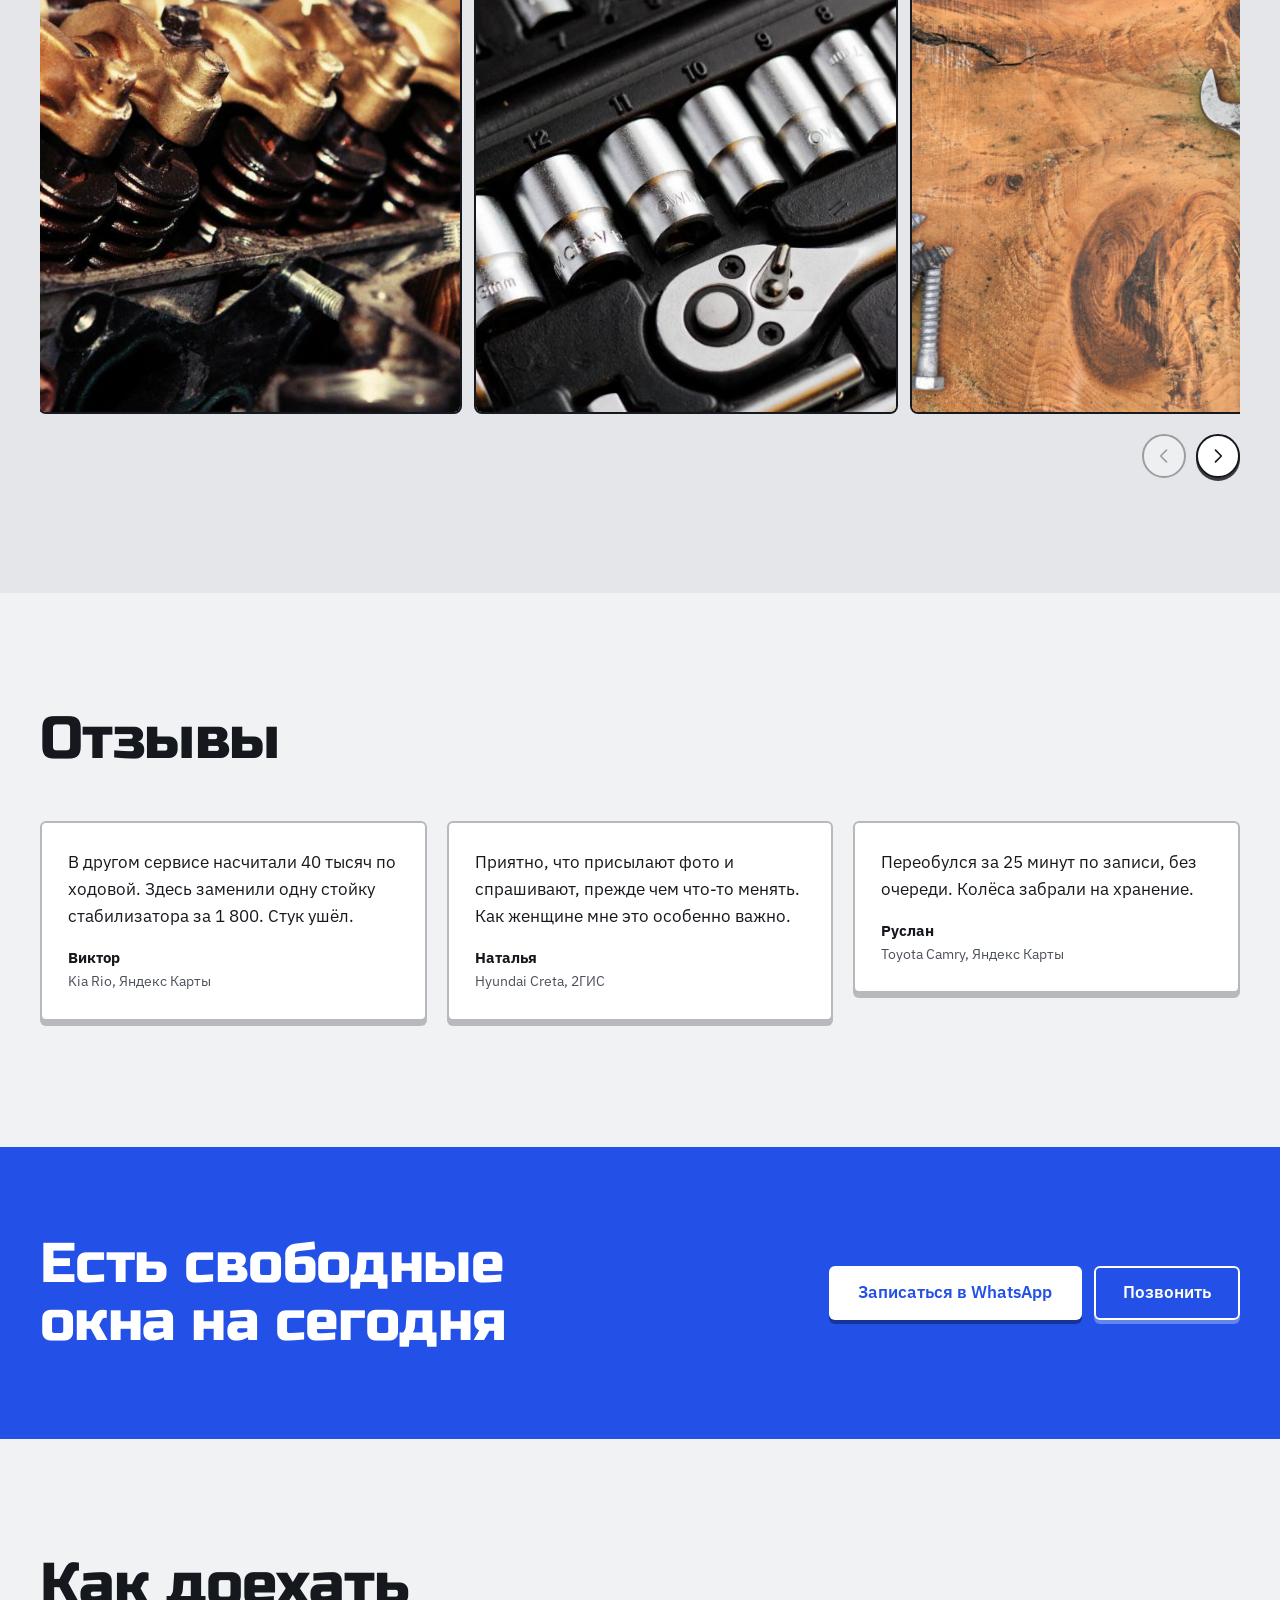
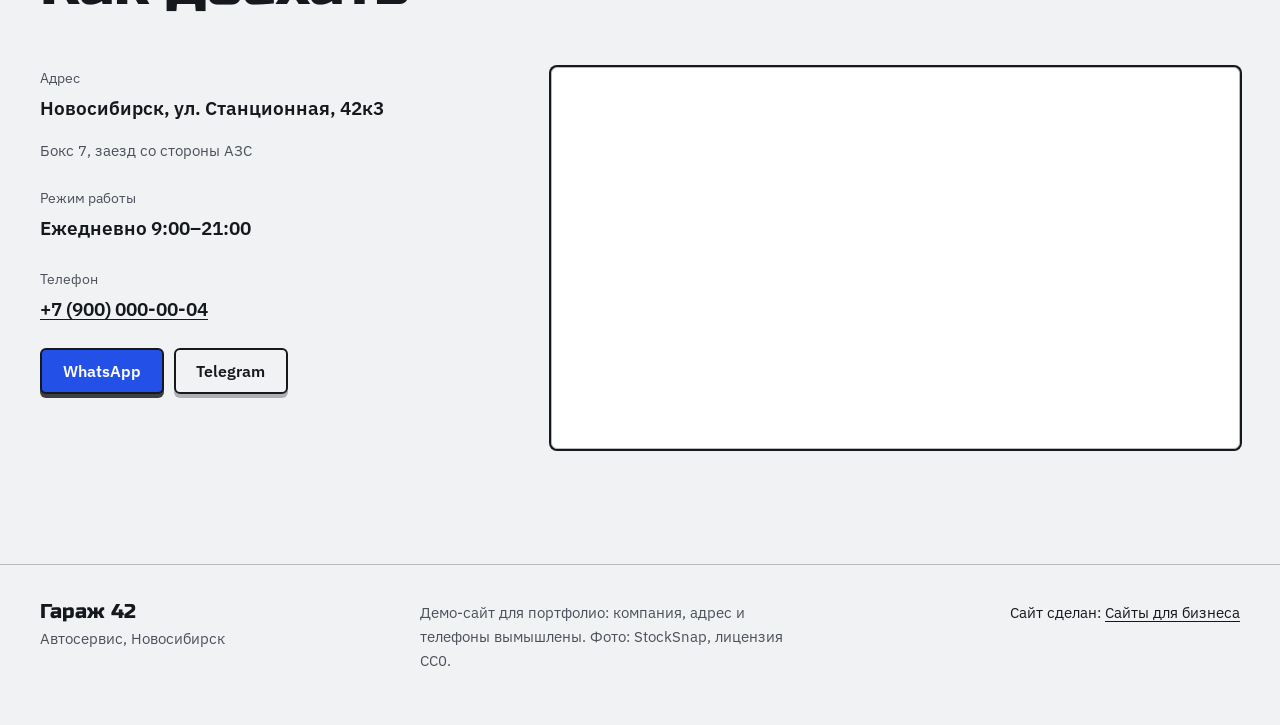
==== commit ff75bca1: "Демо: больше контраста и объёма у кнопок и карточек Co-Authored-By: Claude Opus 5.5 <noreply@anthrop" ====
--- a/auto/index.html
+++ b/auto/index.html
@@ -14,7 +14,7 @@
 <link rel="preconnect" href="https://fonts.gstatic.com" crossorigin>
 <link rel="stylesheet" href="https://fonts.googleapis.com/css2?family=Russo+One:wght@400&family=IBM+Plex+Sans:wght@400;500;600;700&display=swap">
 <link rel="stylesheet" href="base.css">
-<style>:root{--bg:#F1F2F4;--surface:#FFFFFF;--surface-2:#E4E6EA;--ink:#15181D;--muted:#5A606B;--accent:#2350E6;--accent-ink:#FFFFFF;--line:#D3D6DC;--band:#2350E6;--band-ink:#FFFFFF;--font-d:"Russo One", system-ui, sans-serif;--font-b:"IBM Plex Sans", system-ui, sans-serif;--d-weight:400;--d-case:none;--d-track:-0.01em;--d-lh:1.04;--radius:6px;--btn-radius:6px;--hero-scrim:linear-gradient(180deg, rgb(0 0 0 / .15), rgb(0 0 0 / .65))}.site--auto .hero__img img{aspect-ratio:5/4} .site--auto .feature{border-top-color:var(--accent)} .site--auto .cta-band .btn--accent{background:#fff;color:var(--accent);--b:#fff}</style>
+<style>:root{--bg:#F1F2F4;--surface:#FFFFFF;--surface-2:#E4E6EA;--ink:#15181D;--muted-base:#5A606B;--accent:#2350E6;--accent-ink:#FFFFFF;--line:#D3D6DC;--band:#2350E6;--band-ink:#FFFFFF;--font-d:"Russo One", system-ui, sans-serif;--font-b:"IBM Plex Sans", system-ui, sans-serif;--d-weight:400;--d-case:none;--d-track:-0.01em;--d-lh:1.04;--radius:6px;--btn-radius:6px;--hero-scrim:linear-gradient(180deg, rgb(0 0 0 / .15), rgb(0 0 0 / .65))}.site--auto .hero__img img{aspect-ratio:5/4} .site--auto .feature{border-top-color:var(--accent)} .site--auto .cta-band .btn--accent{background:#fff;color:var(--accent);--b:#fff}</style>
 </head>
 <body class="site site--auto">
 <a class="skip" href="#main">К содержанию</a>
--- a/auto/base.css
+++ b/auto/base.css
@@ -255,3 +255,43 @@
 @media (prefers-reduced-motion: reduce) {
   *, *::before, *::after { animation-duration: .01ms !important; animation-delay: 0s !important; transition-duration: .01ms !important; scroll-behavior: auto !important; }
 }
+
+/* ---------- контраст и объём: чёткие границы, «подложка» под нажимаемым, приглушённый текст темнее ---------- */
+:root { --edge: color-mix(in srgb, var(--ink) 26%, var(--bg)); --lift: color-mix(in srgb, var(--ink) 82%, transparent); }
+:root { --muted: color-mix(in srgb, var(--muted-base) 78%, var(--ink)); }
+body { --line: var(--edge); }
+.sec--dark, .cta-band { --edge: color-mix(in srgb, var(--band-ink) 30%, var(--band)); }
+
+.btn { border-width: 2px; }
+.btn--accent { border-color: var(--ink); box-shadow: 0 4px 0 var(--lift); }
+.btn--ghost { box-shadow: 0 4px 0 color-mix(in srgb, currentColor 30%, transparent); }
+@media (hover: hover) {
+  .btn:hover, .btn--ghost:hover { transform: translateY(-2px); box-shadow: 0 6px 0 var(--lift); }
+  .btn--ghost:hover { box-shadow: 0 6px 0 color-mix(in srgb, currentColor 30%, transparent); }
+}
+.btn:active, .btn--ghost:active { transform: translateY(4px); box-shadow: 0 0 0 transparent; transition-duration: .06s; }
+.hero--photo .btn--accent, .cta-band .btn--accent, .calc__total .btn--accent { border-color: transparent; box-shadow: 0 4px 0 rgb(0 0 0 / .35); }
+
+.icon-btn { border: 2px solid var(--ink); box-shadow: 0 3px 0 var(--lift); }
+.icon-btn:active { transform: translateY(3px); box-shadow: none; }
+.icon-btn:disabled { box-shadow: none; }
+
+.seg__opt span, .chip span { border: 2px solid var(--edge); box-shadow: 0 3px 0 var(--edge); }
+.seg__opt input:checked + span, .chip input:checked + span { box-shadow: 0 3px 0 var(--lift); }
+.seg__opt:active span, .chip:active span { transform: translateY(3px); box-shadow: none; }
+.tabs__bar { border: 2px solid var(--edge); }
+.tabs__tab[aria-selected="true"] { box-shadow: 0 3px 0 color-mix(in srgb, var(--accent) 70%, var(--ink)); }
+
+.price__row { border-bottom-width: 1.5px; }
+.price__val { color: var(--ink); }
+.review { border: 2px solid var(--edge); box-shadow: 0 5px 0 var(--edge); }
+.feature { border-top-width: 3px; }
+.hero__img img, .about__img img, .gallery__item img, .ba, .contacts__map { box-shadow: 0 0 0 2px var(--ink); }
+.hero__card { border: 2px solid var(--ink); box-shadow: 0 8px 0 var(--lift); }
+.calc__total { box-shadow: 0 6px 0 color-mix(in srgb, var(--accent) 60%, var(--ink)); }
+.faq__icon { border: 2px solid var(--ink); }
+.faq__item { border-bottom-width: 1.5px; }
+.step::before { border: 2px solid var(--ink); box-shadow: 0 3px 0 var(--lift); }
+.dock__btn { border: 2px solid var(--ink); box-shadow: 0 3px 0 var(--lift); }
+.dock__btn:active { transform: translateY(3px); box-shadow: none; }
+.hero--photo .hero__kicker, .hero__kicker { box-shadow: 0 0 0 2px var(--ink); }
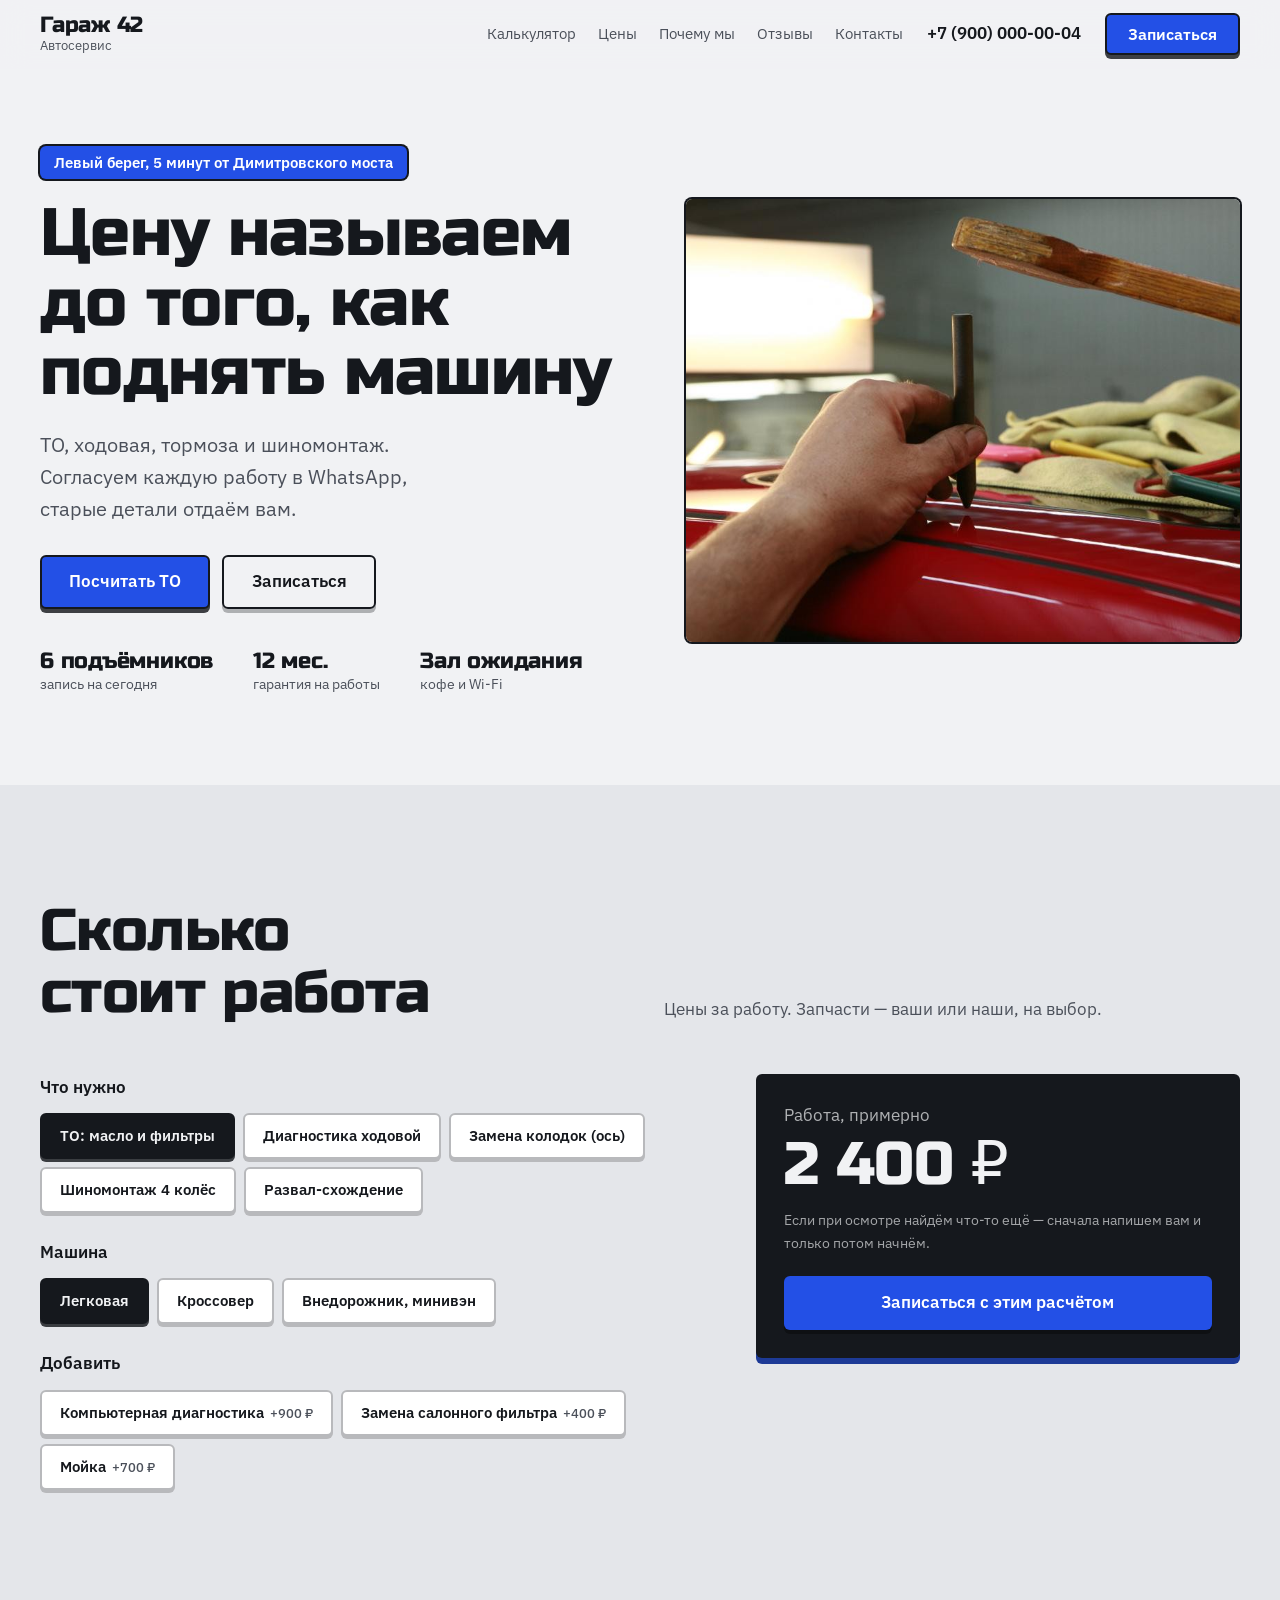
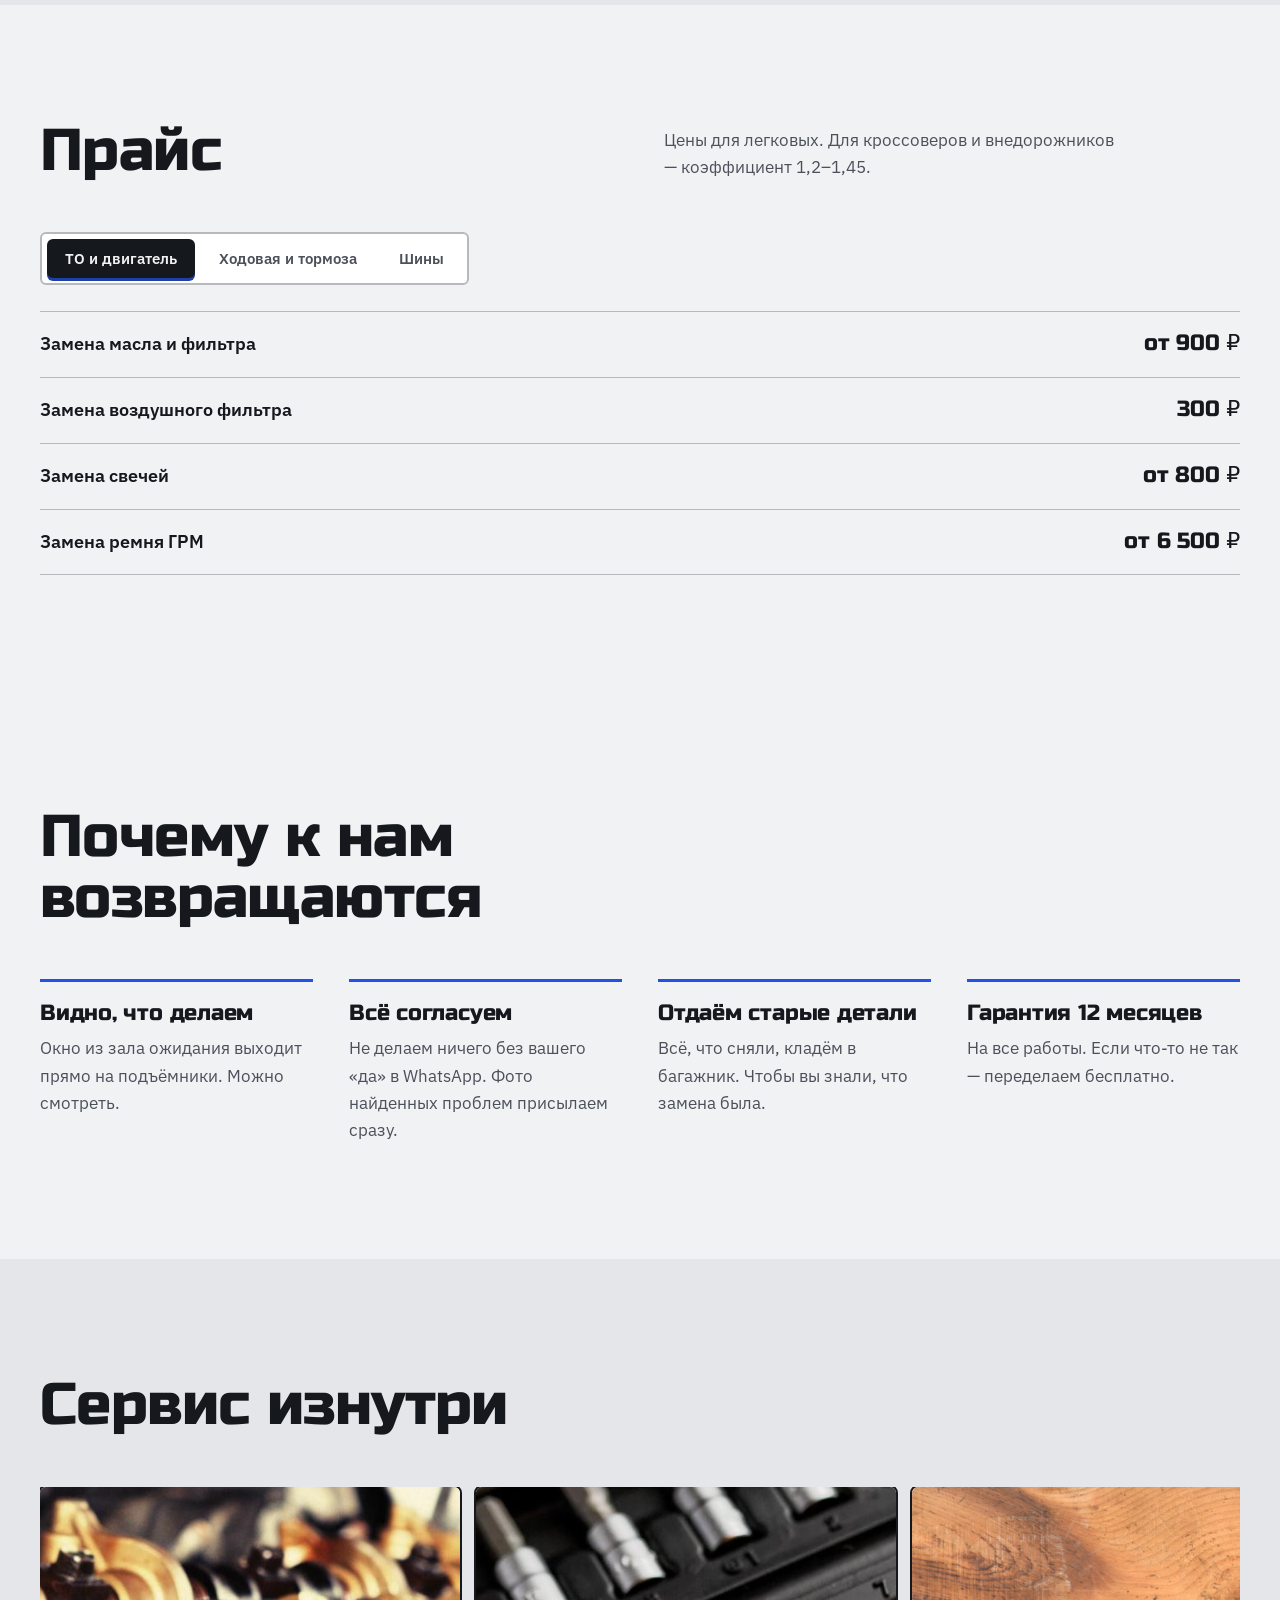
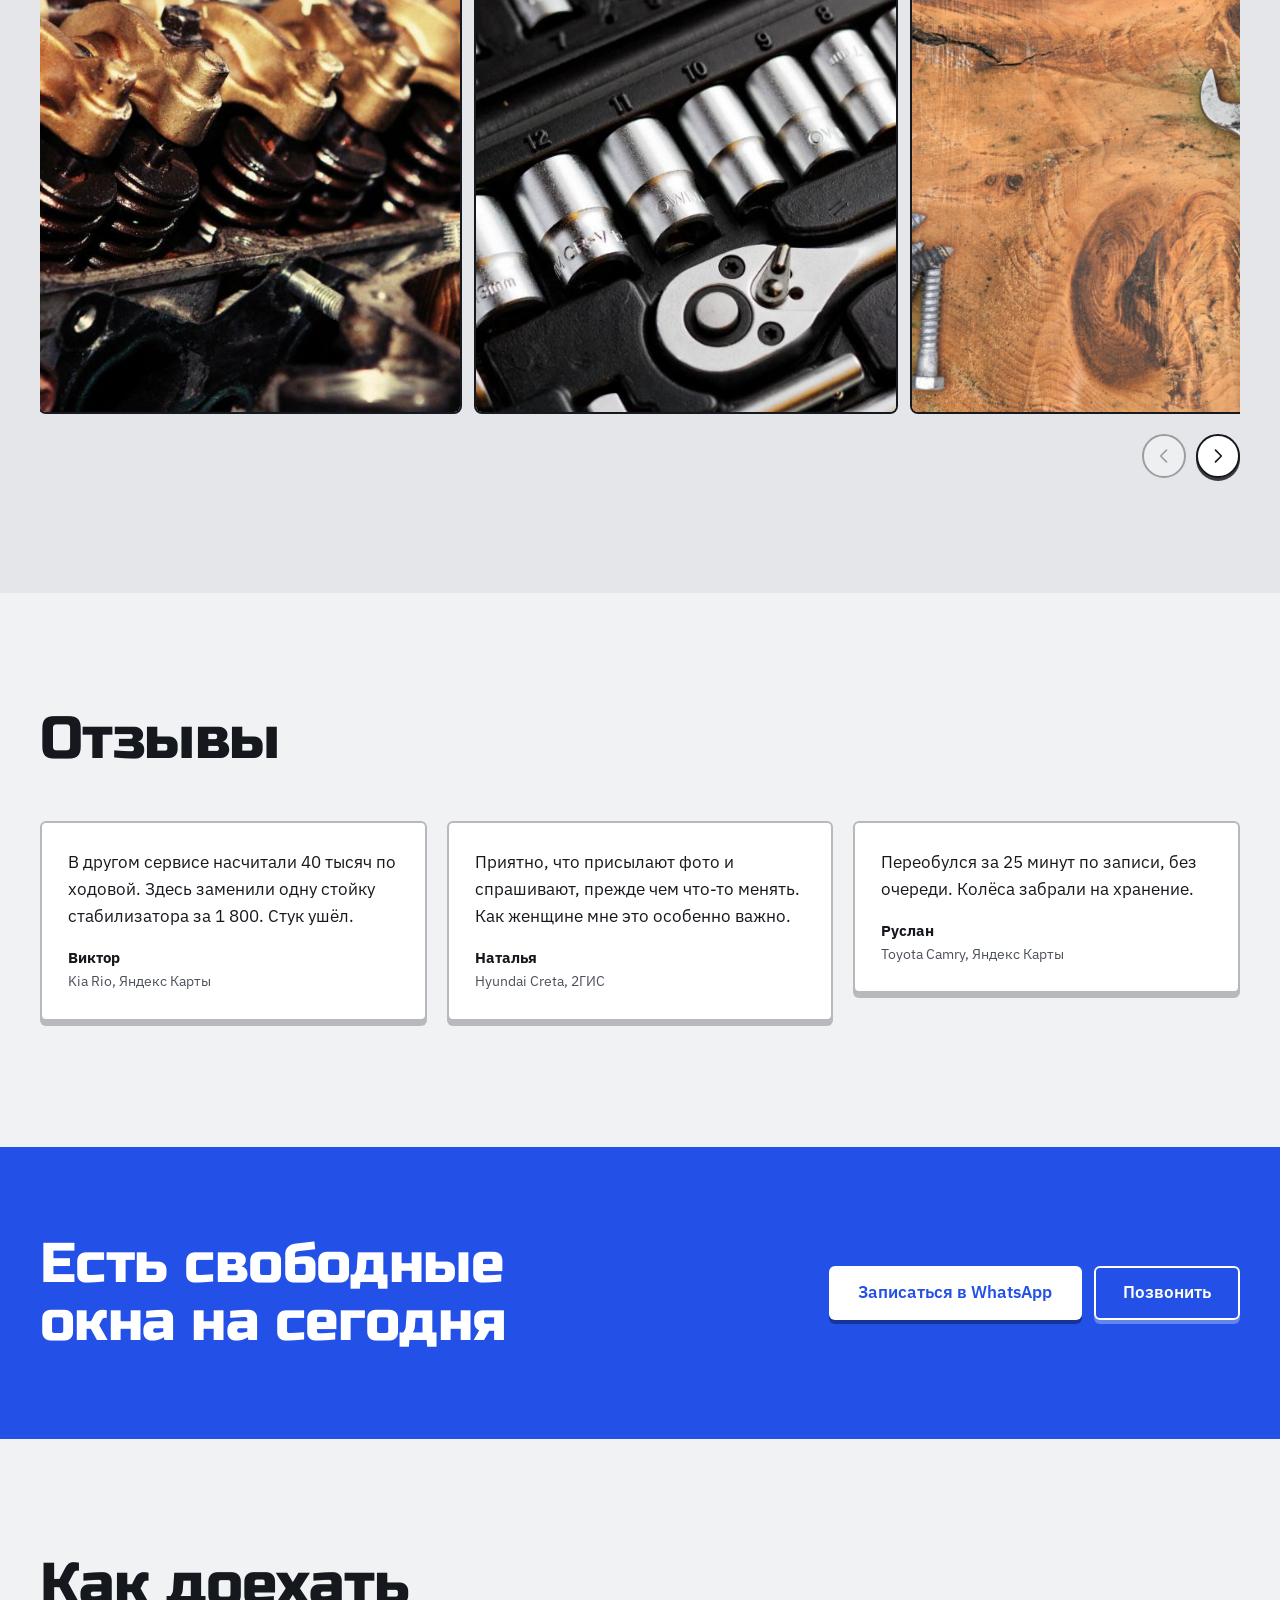
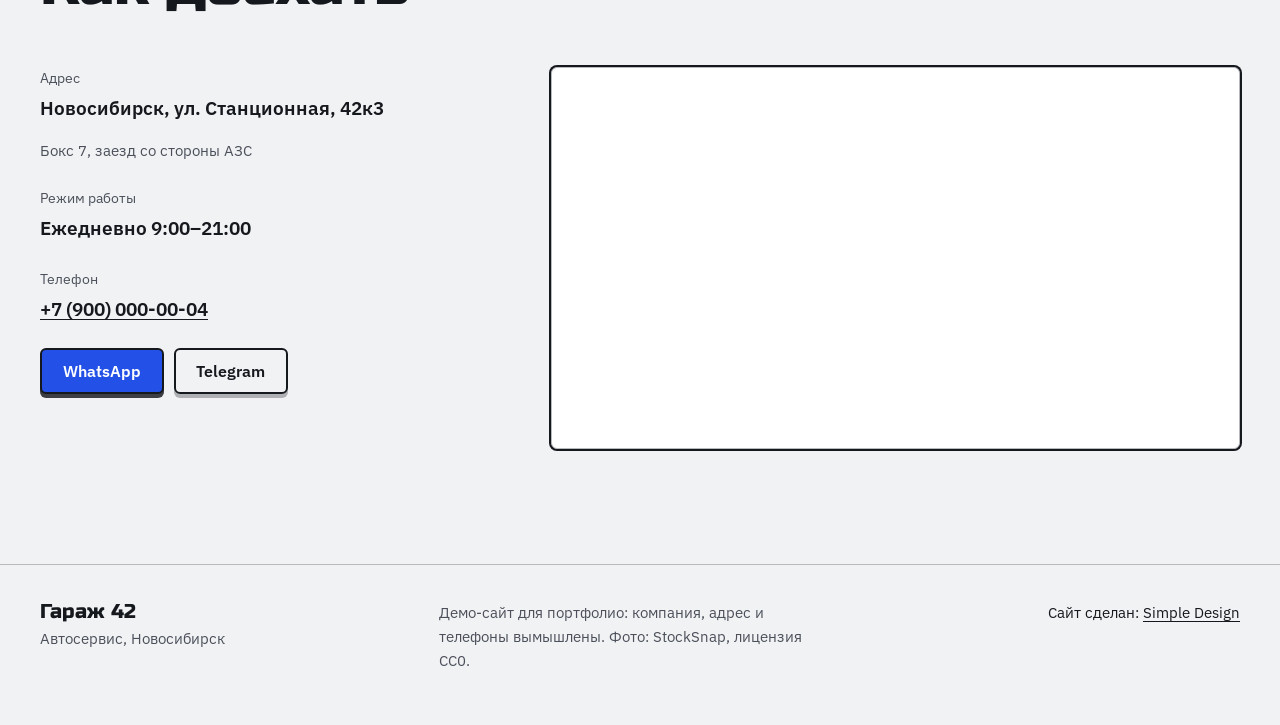
==== commit 21ba0854: "Название студии: Simple Design Co-Authored-By: Claude Opus 5.5 <noreply@anthropic.com>" ====
--- a/auto/index.html
+++ b/auto/index.html
@@ -72,7 +72,7 @@
   <div class="wrap footer__inner">
     <div><p class="footer__name">Гараж 42</p><p class="muted">Автосервис, Новосибирск</p></div>
     <p class="footer__demo">Демо-сайт для портфолио: компания, адрес и телефоны вымышлены. Фото: StockSnap, лицензия CC0.</p>
-    <p class="footer__made">Сайт сделан: <a class="link" href="https://t.me/imya_Vadim_zanyato" target="_blank" rel="noopener">Сайты для бизнеса</a></p>
+    <p class="footer__made">Сайт сделан: <a class="link" href="https://t.me/imya_Vadim_zanyato" target="_blank" rel="noopener">Simple Design</a></p>
   </div>
 </footer>
 <nav class="dock" aria-label="Быстрая связь">
